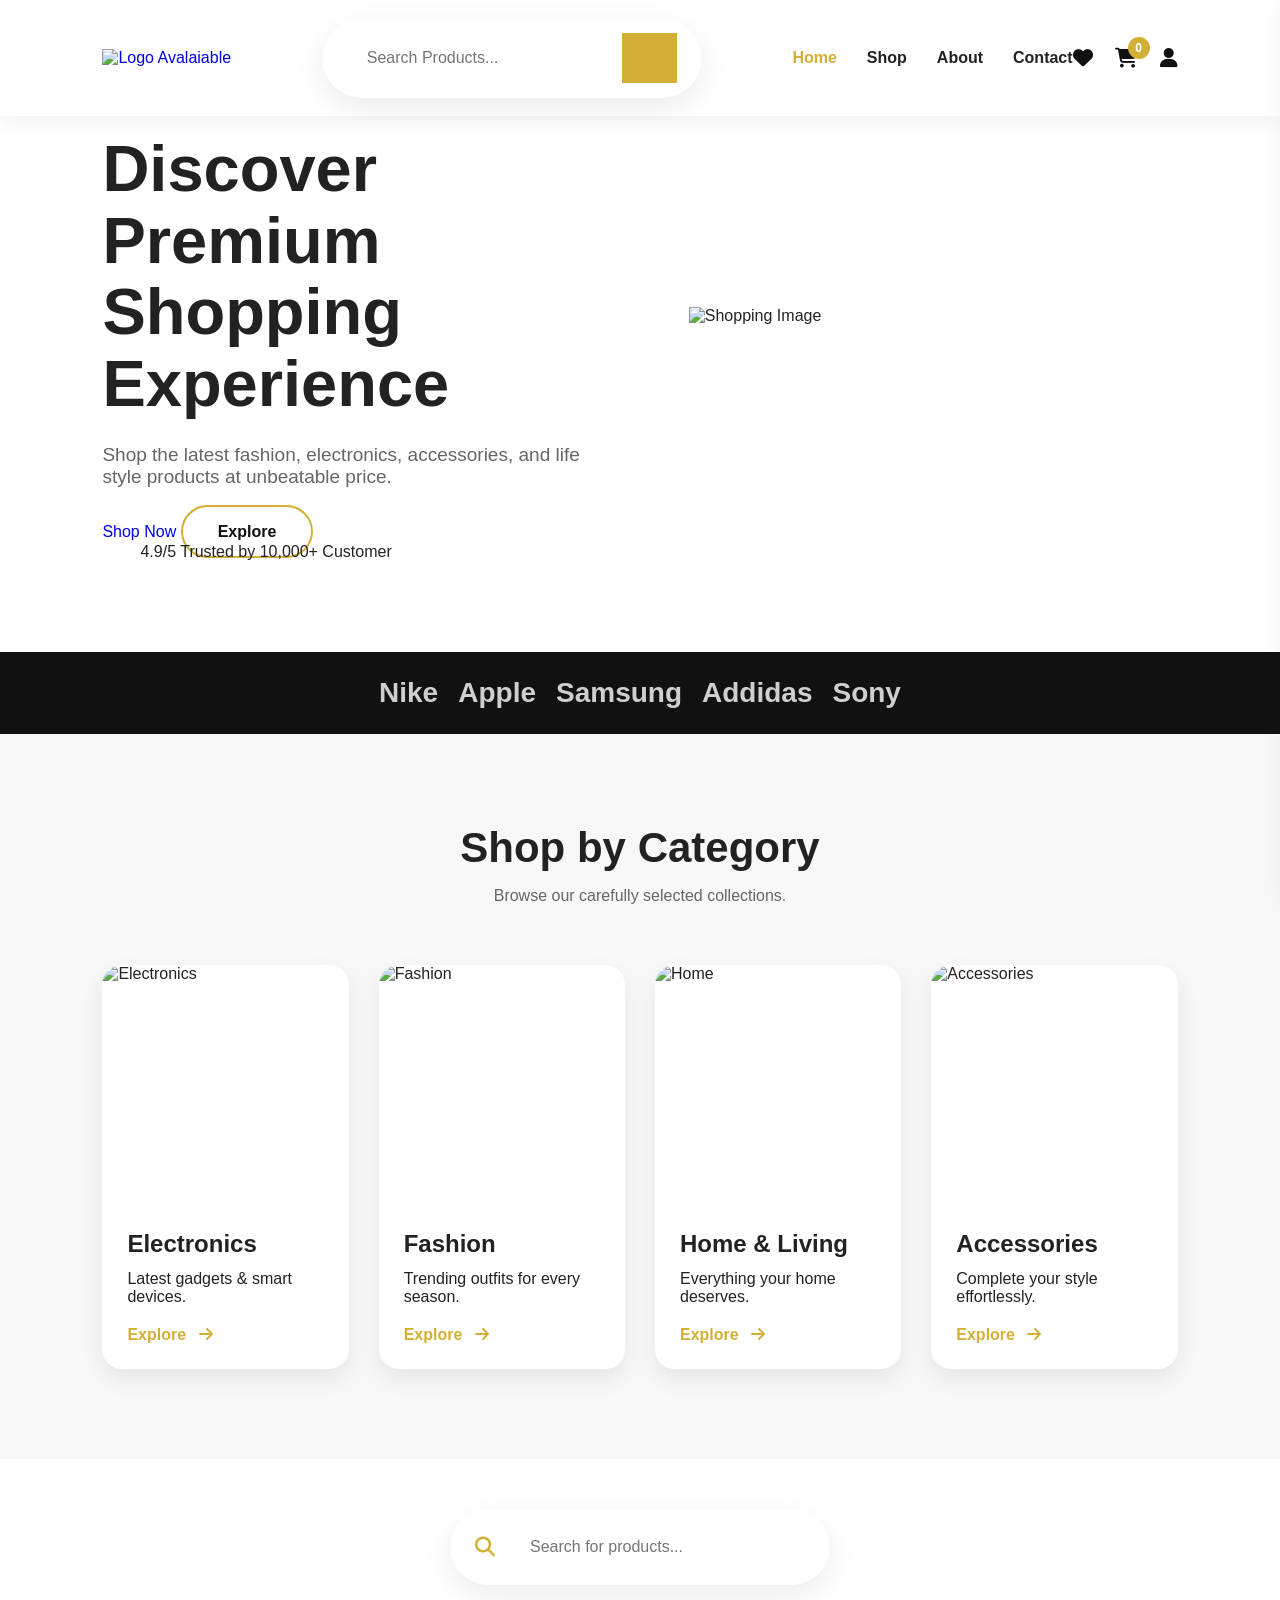
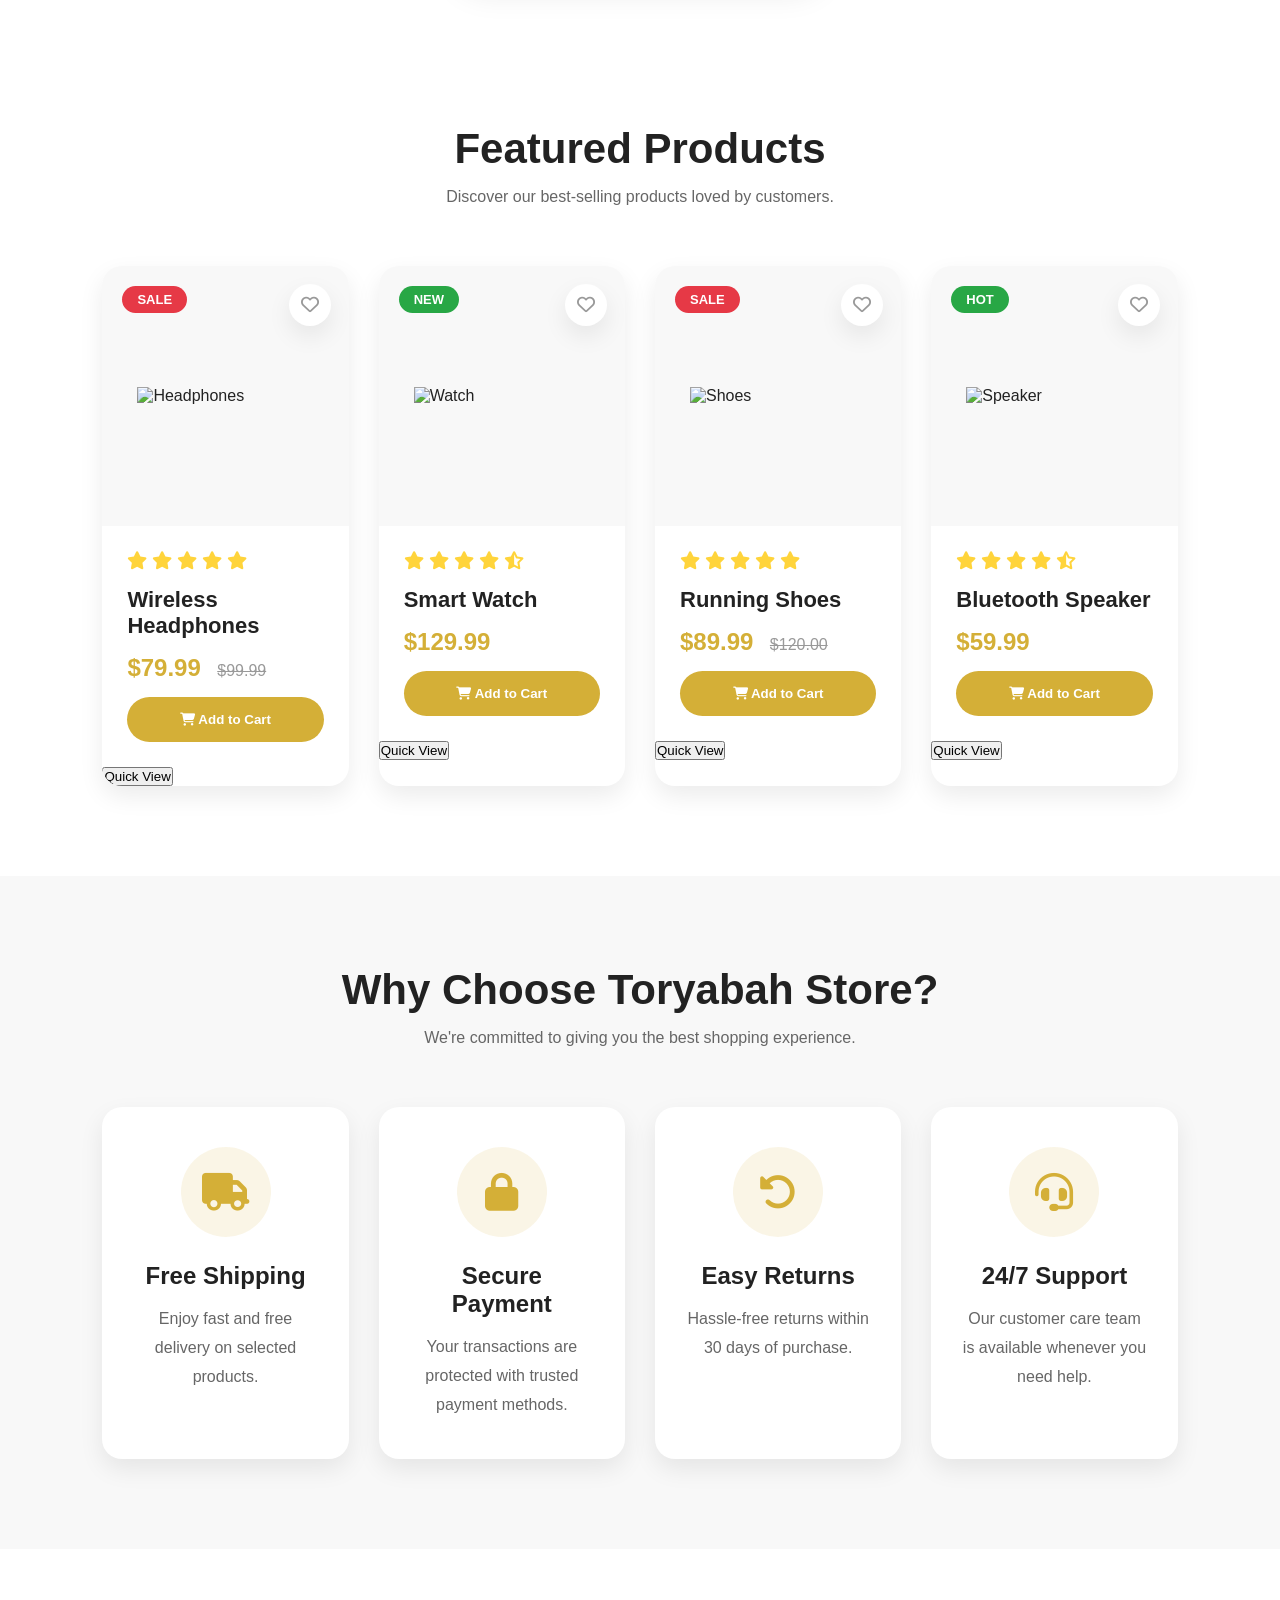
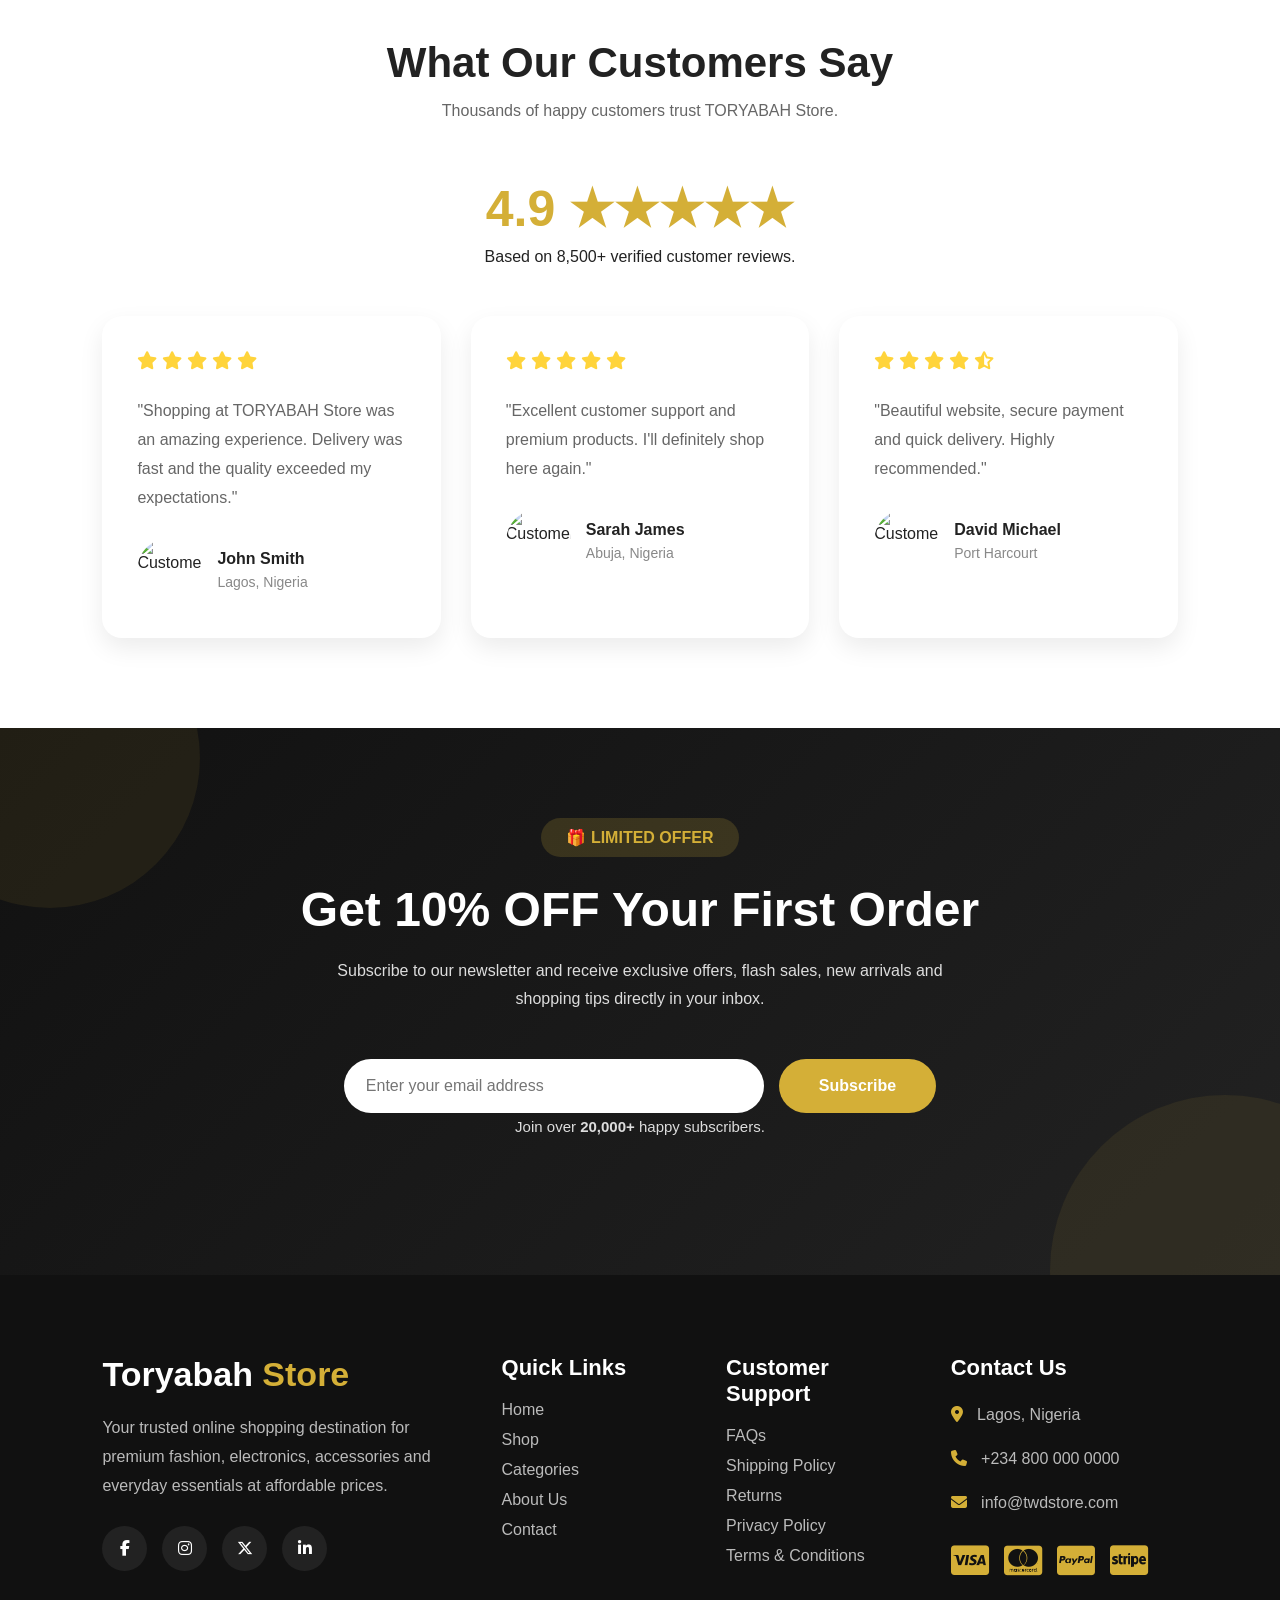
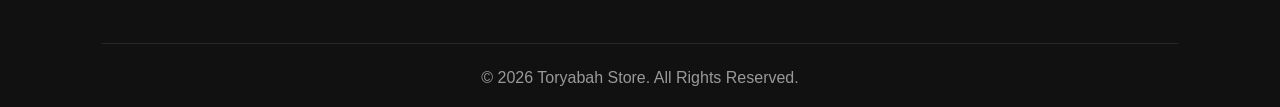
==== index.html @ 390a0118 "Complete responsive e-commerce website" ====
<!DOCTYPE html>
<html lang="en">
<head>
     <meta charset="UTF-8">
    <meta name="viewport" content="width=device-width, initial-scale=1.0">
   <title>Toryabah | Store</title>
    <link rel="preconnect" href="https://fonts.googleapis.com">
    <link rel="preconnect" href="https://fonts.gstatic.com" crossorigin>
    <link href="https://fonts.googleapis.com/css2?family=Montserrat:wght@300;400;500;600;700;800&display=swap" rel="stylesheet">
    
    
    <link rel="stylesheet" href="https://cdnjs.cloudflare.com/ajax/libs/font-awesome/6.7.2/css/all.min.css">
    <link rel="stylesheet" href="style.css">

    <link rel="stylesheet" href="responsive.css">
    
    
</head>
<body>

    <div id="loader">
      <div class="spinner"></div>
    </div>

    <header class="header">

        <div class="logo">
            <a href="index.html"><img src="" alt="Logo Avalaiable"></a>
        </div>

        <!-- Search-box for New Letter-->

        <div class="search-box">
            <input type="text" placeholder="Search Products...">

        <button>
            <i class="fas fa-search"></i>
        </button>
        </div>

        <!---  Navigation Bar  -->

        <nav class="navbar">
            <a href="index.html" class="active">Home</a>
            <a href="#">Shop</a>
            <a href="#">About</a>
            <a href="contact.html">Contact</a>

        </nav>

        <!---  Icons -->

        <div class="nav-icons" class="header-icons">

            <a href="#">
                <i class="fas fa-heart"></i>
            </a>

          <!--  <a href="#">
                <i class="fas shopping-cart"></i>

                <span class="cart-count">0</span>
            </a>  -->

             <a href="#" class="cart-icon">

        <i class="fas fa-shopping-cart"></i>

        <span class="cart-count">0</span>

    </a>

            <a href="#">
                <i class="fas fa-user"></i>
            </a>
        </div>

        <div class="header-icons">

   

</div>

        <!---  Mobile Menu  -->

        <div class="menu-toggle">
            
            <i class="fas fa-bars"></i>

        </div>
    </header>

    <section class="hero">
        <div class="hero-container">

            <!--Left-->
            <div class="hero-content">

                <span class="hero-tag">
                    New Arrival
                </span>

                <h1>
                    Discover Premium Shopping Experience
                </h1>

                <p>
                    Shop the latest fashion, electronics, accessories, and life style products at unbeatable price.

                </p>


                <div class="hero-buttons">

                    <a href="#" class="shop-button">

                        Shop Now

                    </a>

                    <a href="#" class="explore-btn">

                        Explore

                    </a>
                </div>

                <di class="hero-rating">

                    <div class="stars">

                        <i class="fas fa-start"></i>
                        <i class="fas fa-start"></i>
                        <i class="fas fa-start"></i>
                        <i class="fas fa-start"></i>
                        <i class="fas fa-start-half-alt"></i>

                    </div>

                    <span>
                        4.9/5 Trusted by 10,000+ Customer
                    </span>
                </di>
            </div>


            <!-- Right -->

            <div class="hero-image">

                <img src="image" alt="Shopping Image">
            </div>
        </div>
    </section>

    <!--  BRANDS STRIP  -->

    <section class="brands">

        <div class="brands-container">

            <h3>Nike</h3>

            <h3>Apple</h3>

            <h3>Samsung</h3>

            <h3>Addidas</h3>

            <h3>Sony</h3>
        </div>
    </section>


    <!--=========================
CATEGORIES
==========================-->

<section class="categories">

    <div class="section-title">

        <h2>Shop by Category</h2>

        <p>
            Browse our carefully selected collections.
        </p>

    </div>

    <div class="category-grid">

        <div class="category-card">

            <img src="images/categories/electronics.jpg" alt="Electronics">

            <div class="category-content">

                <h3>Electronics</h3>

                <p>Latest gadgets & smart devices.</p>

                <a href="#">
                    Explore
                    <i class="fas fa-arrow-right"></i>
                </a>

            </div>

        </div>

        <div class="category-card">

            <img src="images/categories/fashion.jpg" alt="Fashion">

            <div class="category-content">

                <h3>Fashion</h3>

                <p>Trending outfits for every season.</p>

                <a href="#">
                    Explore
                    <i class="fas fa-arrow-right"></i>
                </a>

            </div>

        </div>

        <div class="category-card">

            <img src="images/categories/home.jpg" alt="Home">

            <div class="category-content">

                <h3>Home & Living</h3>

                <p>Everything your home deserves.</p>

                <a href="#">
                    Explore
                    <i class="fas fa-arrow-right"></i>
                </a>

            </div>

        </div>

        <div class="category-card">

            <img src="images/categories/accessories.jpg" alt="Accessories">

            <div class="category-content">

                <h3>Accessories</h3>

                <p>Complete your style effortlessly.</p>

                <a href="#">
                    Explore
                    <i class="fas fa-arrow-right"></i>
                </a>

            </div>

        </div>

    </div>

</section>



<!--=========================
SEARCH
==========================-->

<section class="search-section">

    <div class="search-box">

        <i class="fas fa-search"></i>

        <input
            type="text"
            id="searchInput"
            placeholder="Search for products..."
        >

    </div>

</section>

<!--=========================
FEATURED PRODUCTS
==========================-->

<section class="products">

    <div class="section-title">

        <h2>Featured Products</h2>

        <p>
            Discover our best-selling products loved by customers.
        </p>

    </div>

    <div class="product-grid">

        <!-- Product 1 -->

        <div class="product-card">

            <span class="product-badge">SALE</span>

            <div class="wishlist">
                <i class="far fa-heart"></i>
            </div>


            <div class="product-image">

                <img src="images/products/headphone.png" alt="Headphones">

            </div>

            <div class="product-info">

                <div class="stars">

                    <i class="fas fa-star"></i>
                    <i class="fas fa-star"></i>
                    <i class="fas fa-star"></i>
                    <i class="fas fa-star"></i>
                    <i class="fas fa-star"></i>

                </div>

                <h3>Wireless Headphones</h3>

                <div class="price">

                    <span class="new-price">$79.99</span>

                    <span class="old-price">$99.99</span>

                </div>

                <button
                    class="cart-btn"

                    data-id="1"

                    data-name="Wireless Headphones"

                    data-price="79.99"

                    data-image="images/products/headphone.png">

                    <i class="fas fa-shopping-cart"></i>

                    Add to Cart

                </button>
            </div>

                 <button
                    class="quick-view-btn"

                    data-name="Wireless Headphones"

                    data-price="$79.99"

                    data-image="images/headphone.jpg"

                    data-description="Premium wireless headphones with active noise cancellation and up to 40 hours battery life.">

                    Quick View

                </button>

        </div>

        <!-- Product 2 -->

        <div class="product-card">

            <span class="product-badge new">NEW</span>

            <div class="wishlist">
                <i class="far fa-heart"></i>
            </div>

            <div class="product-image">

                <img src="images/products/watch.png" alt="Watch">

            </div>

            <div class="product-info">

                <div class="stars">

                    <i class="fas fa-star"></i>
                    <i class="fas fa-star"></i>
                    <i class="fas fa-star"></i>
                    <i class="fas fa-star"></i>
                    <i class="fas fa-star-half-alt"></i>

                </div>

                <h3>Smart Watch</h3>

                <div class="price">

                    <span class="new-price">$129.99</span>

                </div>

                <button
                    class="cart-btn"

                    data-id="2"

                    data-name="Smart Watch"

                    data-price="129.99"

                    data-image="images/products/headphone.png">

                    <i class="fas fa-shopping-cart"></i>

                    Add to Cart

                </button>

            </div>

             <button
                    class="quick-view-btn"

                    data-name="Smart Watch"

                    data-price="$129.99"

                    data-image="images/headphone.jpg"

                    data-description="Premium wireless headphones with active noise cancellation and up to 40 hours battery life.">

                    Quick View

                </button>
        </div>

        <!-- Product 3 -->

        <div class="product-card">

            <span class="product-badge">SALE</span>

            <div class="wishlist">
                <i class="far fa-heart"></i>
            </div>

            <div class="product-image">

                <img src="images/products/shoes.png" alt="Shoes">

            </div>

            <div class="product-info">

                <div class="stars">

                    <i class="fas fa-star"></i>
                    <i class="fas fa-star"></i>
                    <i class="fas fa-star"></i>
                    <i class="fas fa-star"></i>
                    <i class="fas fa-star"></i>

                </div>

                <h3>Running Shoes</h3>

                <div class="price">

                    <span class="new-price">$89.99</span>

                    <span class="old-price">$120.00</span>

                </div>

                <button
                    class="cart-btn"

                    data-id="3"

                    data-name="Running Shoes"

                    data-price="89.99"

                    data-image="images/products/headphone.png">

                    <i class="fas fa-shopping-cart"></i>

                    Add to Cart

                </button>

            </div>

             <button
                    class="quick-view-btn"

                    data-name="Running Shoes"

                    data-price="$89.99"

                    data-image="images/headphone.jpg"

                    data-description="Premium wireless headphones with active noise cancellation and up to 40 hours battery life.">

                    Quick View

                </button>
        </div>

          <!-- Product 4 -->

        <div class="product-card">

            <span class="product-badge new">HOT</span>

            <div class="wishlist">
                <i class="far fa-heart"></i>
            </div>

            <div class="product-image">

                <img src="images/products/speaker.png" alt="Speaker">

            </div>

            <div class="product-info">

                <div class="stars">

                    <i class="fas fa-star"></i>
                    <i class="fas fa-star"></i>
                    <i class="fas fa-star"></i>
                    <i class="fas fa-star"></i>
                    <i class="fas fa-star-half-alt"></i>

                </div>

                <h3>Bluetooth Speaker</h3>

                <div class="price">

                    <span class="new-price">$59.99</span>

                </div>

                <button
                    class="cart-btn"

                    data-id="4"

                    data-name="Bluetooth Speaker"

                    data-price="59.99"

                    data-image="images/products/headphone.png">

                    <i class="fas fa-shopping-cart"></i>

                    Add to Cart

                </button>

            </div>

             <button
                    class="quick-view-btn"

                    data-name="Bluetooth Speaker"

                    data-price="$59.99"

                    data-image="images/headphone.jpg"

                    data-description="Premium wireless headphones with active noise cancellation and up to 40 hours battery life.">

                    Quick View

                </button>
        </div>

        
    </div>

</section>


<!--=================================
WHY CHOOSE US
==================================-->

<section class="why-us">

    <div class="section-title">

        <h2>Why Choose Toryabah Store?</h2>

        <p>
            We're committed to giving you the best shopping experience.
        </p>

    </div>

    <div class="why-grid">

        <div class="why-card">

            <div class="why-icon">
                <i class="fas fa-truck"></i>
            </div>

            <h3>Free Shipping</h3>

            <p>
                Enjoy fast and free delivery on selected products.
            </p>

        </div>

        <div class="why-card">

            <div class="why-icon">
                <i class="fas fa-lock"></i>
            </div>

            <h3>Secure Payment</h3>

            <p>
                Your transactions are protected with trusted payment methods.
            </p>

        </div>

        <div class="why-card">

            <div class="why-icon">
                <i class="fas fa-rotate-left"></i>
            </div>

            <h3>Easy Returns</h3>

            <p>
                Hassle-free returns within 30 days of purchase.
            </p>

        </div>

        <div class="why-card">

            <div class="why-icon">
                <i class="fas fa-headset"></i>
            </div>

            <h3>24/7 Support</h3>

            <p>
                Our customer care team is available whenever you need help.
            </p>

        </div>

    </div>

</section>


<!--=================================
TESTIMONIALS
==================================-->

<section class="testimonials">

    <div class="section-title">

        <h2>What Our Customers Say</h2>

        <p>
            Thousands of happy customers trust TORYABAH Store.
        </p>

    </div>

    <div class="review-summary">

        <h3>4.9 ★★★★★</h3>

        <p>Based on 8,500+ verified customer reviews.</p>

</div>

    <div class="testimonial-grid">

        <!-- Card 1 -->

        <div class="testimonial-card">

            <div class="stars">

                <i class="fas fa-star"></i>
                <i class="fas fa-star"></i>
                <i class="fas fa-star"></i>
                <i class="fas fa-star"></i>
                <i class="fas fa-star"></i>

            </div>

            <p>

                "Shopping at TORYABAH Store was an amazing experience.
                Delivery was fast and the quality exceeded my expectations."

            </p>

            <div class="customer">

                <img src="images/customers/customer1.jpg" alt="Customer">

                <div>

                    <h4>John Smith</h4>

                    <span>Lagos, Nigeria</span>

                </div>

            </div>

        </div>

        <!-- Card 2 -->

        <div class="testimonial-card">

            <div class="stars">

                <i class="fas fa-star"></i>
                <i class="fas fa-star"></i>
                <i class="fas fa-star"></i>
                <i class="fas fa-star"></i>
                <i class="fas fa-star"></i>

            </div>

            <p>

                "Excellent customer support and premium products.
                I'll definitely shop here again."

            </p>

            <div class="customer">

                <img src="images/customers/customer2.jpg" alt="Customer">

                <div>

                    <h4>Sarah James</h4>

                    <span>Abuja, Nigeria</span>

                </div>

            </div>

        </div>

        <!-- Card 3 -->

        <div class="testimonial-card">

            <div class="stars">

                <i class="fas fa-star"></i>
                <i class="fas fa-star"></i>
                <i class="fas fa-star"></i>
                <i class="fas fa-star"></i>
                <i class="fas fa-star-half-alt"></i>

            </div>

            <p>

                "Beautiful website, secure payment and quick delivery.
                Highly recommended."

            </p>

            <div class="customer">

                <img src="images/customers/customer3.jpg" alt="Customer">

                <div>

                    <h4>David Michael</h4>

                    <span>Port Harcourt</span>

                </div>

            </div>

        </div>

    </div>

</section>


<!--=================================
NEWSLETTER
==================================-->

<section class="newsletter">

    <div class="newsletter-container">

        <div class="newsletter-text">

            <span class="offer-tag">
                🎁 LIMITED OFFER
            </span>

            <h2>
                Get 10% OFF Your First Order
            </h2>

            <p>
                Subscribe to our newsletter and receive exclusive offers,
                flash sales, new arrivals and shopping tips directly in
                your inbox.
            </p>

        </div>

        <form class="newsletter-form">

            <input
                type="email"
                placeholder="Enter your email address"
                required
            >

            <button type="submit">

                Subscribe

            </button>

        </form>

        <p class="subscribe-note">
            Join over <strong>20,000+</strong> happy subscribers.
        </p>
    </div>

</section>

<!--=========================
SHOPPING CART
==========================-->

<div class="cart-sidebar">

<div class="cart-header">

<h2>Your Cart</h2>

<span class="close-cart">

×

</span>

</div>

<div class="cart-items">

</div>

<div class="cart-footer">

<h3>

Total :

$

<span class="cart-total">

0.00

</span>

</h3>

<button class="checkout-btn" id="checkoutBtn">

Proceed to Checkout

</button>

</div>

</div>

<div class="cart-overlay"></div>


<!--=================================
FOOTER
==================================-->

<footer class="footer">

    <div class="footer-container">

        <!-- Company -->

        <div class="footer-box">

            <h2 class="footer-logo">
                Toryabah <span>Store</span>
            </h2>

            <p>
                Your trusted online shopping destination for premium fashion,
                electronics, accessories and everyday essentials at affordable
                prices.
            </p>

            <div class="social-icons">

                <a href="#"><i class="fab fa-facebook-f"></i></a>

                <a href="#"><i class="fab fa-instagram"></i></a>

                <a href="#"><i class="fab fa-x-twitter"></i></a>

                <a href="#"><i class="fab fa-linkedin-in"></i></a>

            </div>

        </div>

        <!-- Quick Links -->

        <div class="footer-box">

            <h3>Quick Links</h3>

            <a href="#">Home</a>

            <a href="#">Shop</a>

            <a href="#">Categories</a>

            <a href="#">About Us</a>

            <a href="#">Contact</a>

        </div>

        <!-- Customer Support -->

        <div class="footer-box">

            <h3>Customer Support</h3>

            <a href="#">FAQs</a>

            <a href="#">Shipping Policy</a>

            <a href="#">Returns</a>

            <a href="#">Privacy Policy</a>

            <a href="#">Terms & Conditions</a>

        </div>

        <!-- Contact -->

        <div class="footer-box">

            <h3>Contact Us</h3>

            <p><i class="fas fa-location-dot"></i> Lagos, Nigeria</p>

            <p><i class="fas fa-phone"></i> +234 800 000 0000</p>

            <p><i class="fas fa-envelope"></i> info@twdstore.com</p>

            <div class="payment-icons">

                <i class="fab fa-cc-visa"></i>

                <i class="fab fa-cc-mastercard"></i>

                <i class="fab fa-cc-paypal"></i>

                <i class="fab fa-cc-stripe"></i>

            </div>

        </div>

    </div>

    <div class="footer-bottom">

        <p>

            © 2026 Toryabah Store. All Rights Reserved.

        </p>

    </div>

</footer>

<!--=================================
QUICK VIEW MODAL
==================================-->

<div class="modal-overlay"></div>

<div class="product-modal">

    <span class="close-modal">&times;</span>

    <div class="modal-content">

        <div class="modal-image">

            <img id="modalImage" src="" alt="">

        </div>

        <div class="modal-details">

            <h2 id="modalTitle"></h2>

            <div class="rating">

                ⭐⭐⭐⭐⭐

            </div>

            <h3 id="modalPrice"></h3>

            <p id="modalDescription"></p>

            <div class="stock">

                ✔ In Stock

            </div>

            <div class="quantity-box">

                <button id="minusQty">−</button>

                <span id="qtyValue">1</span>

                <button id="plusQty">+</button>

            </div>

            <button class="primary-btn">

                Add To Cart

            </button>

        </div>

    </div>

</div>


<div id="toast" class="toast">
    Product added to cart!
</div>

   <script src="cart.js"></script>

<script>

const savedCart = localStorage.getItem("shoppingCart");

if(savedCart){

    cart = JSON.parse(savedCart);

    updateCart();

}

</script>

<script src="search.js"></script>


<script src="wishlist.js"></script>
<script src="modal.js"></script>
</body>
</html>
---- style.css ----
/* Page Preloader */

#loader{
    position:fixed;
    inset:0;
    background:#fff;
    display:flex;
    justify-content:center;
    align-items:center;
    z-index:999999;
}

.spinner{
    width:60px;
    height:60px;
    border:6px solid #eee;
    border-top:6px solid #ff4d6d;
    border-radius:50%;
    animation:spin 1s linear infinite;
}

@keyframes spin{

to{
transform:rotate(360deg);
}

}



/* RESET*/

*{
    margin: 0;
    padding: 0;
    box-sizing: border-box;
}

html{
    scroll-behavior: smooth;
}
body{
    font-family: 'Poppins' ,sans-serif;
    background: #f8f8f8;
    color: #222;
    overflow-x: hidden;
}

img{
    width: 100%;
    display: block;
}
a{
    text-decoration: none;
}

ul{
    list-style: none;
}
section{
    padding: 90px 8%;
}


:root{
    --primary:#d4af37;
    --secondary:#111111;
    --white:#ffffff;
    --light:#f8f8f8;
    --text:#666666;
    --shadow:0 10px 25px rgba(0,0,0,.08);
    --radius:15px;
}


/* HEADERS */

.header{
    position: fixed;
    top: 0;
    left: 0;
    width: 100%;
    background: #fff;
    padding: 18px 8%;
    display: flex;
    justify-content: space-between;
    align-items: center;
    z-index: 1000;
    box-shadow:0 5px 20px rgba(0,0,0,.06);
}

.logo a{
    width: 80px;
}

/*  SEARCH BAR */

.search-box{
    width: 380px;
    display: flex;
    align-items: center;
    background: #f2f2f2;
    border-radius: 50px;
    overflow: hidden;
}

.search-box input{
    flex: 1;
    border: none;
    outline: none;
    background: transparent;
    padding: 14px 20px;
    font-size: 15px;
}

.search-box button{
    border: none;
    background: var(--primary);
    color: #fff;
    width: 55px;
    cursor: pointer;
    height: 50px;
}

/* Navigation Button */

.navbar{
    display: flex;
    gap: 30px;
}

.navbar a{
    color: #222;
    font-weight: 600;
    transition: .3s;
}

.navbar a:hover,
.navbar .active{

    color: var(--primary);
}


/* ICONS */

.nav-icons{
    display: flex;
    gap: 22px;
    align-items: center;
}

.nav-icons a{
    color: #111;
    font-size: 20px;
    position: relative;
}

.cart-count{
    position: absolute;
    top: 8px;
    right: -10px;
    background: red;
    color: #fff;
    width: 18px;
    height: 18px;
    border-radius: 50%;
    font-size: 11px;
    display: flex;
    justify-content: center;
    align-items: center;
}

/* Mobile Menu */

.menu-toggle{
    display: none;
    font-size: 28px;
    cursor: pointer;
}


/* HERO */

.hero{

    padding: 70px 8% 90px;

    background: #fff;
}

.hero-container{
    max-width: 1250px;
    margin: auto;
    display: grid;
    grid-template-columns: 1fr 1fr;
    align-items: center;
    gap: 80px;
}

.hero-tag{
    display: inline-block;
    background: #fff3d6;
    color: var(--primary);
    padding: 10px 22px;
    border-radius: 50px;
    font-weight: 600;
    margin-bottom: 25px;
}

.hero-content h1{
    font-size: 65px;
    line-height: 1.1;
    margin-bottom: 25px;
}

.hero-content p{
    font-size: 19px;
    color: var(--text);
    margin-bottom: 35px;
    max-width: 520px;
}

.shop-btn{
    background: var(--primary);
    color: #fff;
    padding: 16px 35px;
    border-radius: 50px;
    font-weight: 600;
    transition: .3s;
}

.shop-btn:hover{
    transform: translateY(-5px);

}

.explore-btn{
    border: 2px solid var(--primary);
    color: #111;
    padding: 16px 35px;
    border-radius: 50px;
    font-weight: 600;
}

/* RATING */ 

.hero-rating{
    display: flex;
    align-items: center;
    gap: 18px;
}

.stars{
    color: #ffd43b;
    font-size: 18px;
}

/* HERO IMAGE */

.hero-image{
    position: relative;
    display: flex;
    justify-content: center;
}

.hero-image::before{
    content: "";
    position: absolute;
    width: 430px;
    height: 430px;
    background: #fff3d6;
    border-radius: 50%;
    z-index: -1;

}

.hero-image img{
    max-width: 480px;
    animation: float 4s ease-in-out infinite;
}
@keyframes float{

    50%{
        transform: translateY(-15px);
    }
}


/* Brands Strip */

.brands{
    background: #111;
    padding: 25px 8%;
}

.brands-container{
    display: flex;
    justify-content: center;
    flex: wrap;
    color: #fff;
    gap: 20px;
}

.brands h3{
    font-size: 28px;
    opacity: .8;
}


/*=========================
SECTION TITLE
=========================*/

.section-title{

    text-align:center;
    margin-bottom:60px;

}

.section-title h2{

    font-size:42px;
    margin-bottom:15px;

}

.section-title p{

    color:var(--text);

}

/*=========================
CATEGORIES
=========================*/

.categories{

    background:#F8F8F8;

}

.category-grid{

    display:grid;
    grid-template-columns:repeat(4,1fr);
    gap:30px;

}

.category-card{

    background:#fff;
    border-radius:20px;
    overflow:hidden;
    box-shadow:var(--shadow);
    transition:.4s;

}

.category-card:hover{

    transform:translateY(-10px);

}

.category-card img{

    height:240px;
    object-fit:cover;
    transition:.4s;

}

.category-card:hover img{

    transform:scale(1.08);

}

.category-content{

    padding:25px;

}

.category-content h3{

    margin-bottom:12px;
    font-size:24px;

}

.category-content p{

    margin-bottom:20px;

}

.category-content a{

    color:var(--primary);
    font-weight:600;

}

.category-content i{

    margin-left:8px;
    transition:.3s;

}

.category-card:hover i{

    margin-left:15px;

}




/*=========================
FEATURED PRODUCTS
=========================*/

.products{

    background:#fff;

}

.product-grid{

    display:grid;
    grid-template-columns:repeat(4,1fr);
    gap:30px;

}

.product-card{

    background:#fff;
    border-radius:20px;
    overflow:hidden;
    position:relative;
    box-shadow:var(--shadow);
    transition:.35s;

}

.product-card:hover{

    transform:translateY(-10px);

}

.product-image{

    padding:35px;
    background:#f8f8f8;
    display:flex;
    justify-content:center;
    align-items:center;
    height:260px;

}

.product-image img{

    max-width:180px;
    transition:.4s;

}

.product-card:hover img{

    transform:scale(1.1);

}

.product-info{

    padding:25px;

}

.product-info h3{

    margin:15px 0;

    font-size:22px;

}

.price{

    margin:15px 0;

}

.new-price{

    font-size:24px;
    color:var(--primary);
    font-weight:700;

}

.old-price{

    margin-left:12px;
    color:#999;
    text-decoration:line-through;

}

.cart-btn{

    width:100%;
    padding:15px;

    border:none;

    background:var(--primary);

    color:#fff;

    border-radius:50px;

    cursor:pointer;

    font-weight:600;

    transition:.3s;

}

.cart-btn:hover{

    background:#111;

}

.product-badge{

    position:absolute;

    top:20px;
    left:20px;

    background:#E63946;

    color:#fff;

    padding:6px 15px;

    border-radius:30px;

    font-size:13px;

    font-weight:700;

}

.product-badge.new{

    background:#28a745;

}



/*=================================
WHY CHOOSE US
==================================*/

.why-us{

    background:#F8F8F8;

}

.why-grid{

    display:grid;

    grid-template-columns:repeat(4,1fr);

    gap:30px;

}

.why-card{

    background:#fff;

    padding:40px 30px;

    text-align:center;

    border-radius:20px;

    box-shadow:var(--shadow);

    transition:.35s;

}


.why-card{

    position:relative;

    overflow:hidden;

}

.why-card::before{

    content:"";

    position:absolute;

    top:0;
    left:-100%;

    width:100%;
    height:5px;

    background:var(--primary);

    transition:.4s;

}

.why-card:hover::before{

    left:0;

}

.why-card:hover{

    transform:translateY(-10px);

    box-shadow:0 20px 40px rgba(0,0,0,.12);

}

.why-icon{

    width:90px;

    height:90px;

    margin:auto;

    border-radius:50%;

    background:rgba(212,175,55,.12);

    display:flex;

    justify-content:center;

    align-items:center;

    margin-bottom:25px;

}

.why-icon i{

    font-size:38px;

    color:var(--primary);

}

.why-card:hover .why-icon{

    transform:rotate(8deg) scale(1.1);

}

.why-icon{

    transition:.4s;

}

.why-card h3{

    margin-bottom:15px;

    font-size:24px;

}

.why-card p{

    color:var(--text);

    line-height:1.8;

}


/*=================================
TESTIMONIALS
==================================*/

.testimonials{

    background:#ffffff;

}

.testimonial-grid{

    display:grid;

    grid-template-columns:repeat(3,1fr);

    gap:30px;

}

.testimonial-card{

    background:#fff;

    padding:35px;

    border-radius:20px;

    box-shadow:var(--shadow);

    transition:.35s;

}

.testimonial-card:hover{

    transform:translateY(-10px);

}

.testimonial-card p{

    margin:25px 0;

    color:var(--text);

    line-height:1.8;

}

.customer{

    display:flex;

    align-items:center;

    gap:15px;

}

.customer img{

    width:65px;

    height:65px;

    border-radius:50%;

    object-fit:cover;

}

.customer h4{

    margin-bottom:5px;

}

.customer span{

    color:#888;

    font-size:14px;

}

.review-summary{

    text-align:center;

    margin-bottom:50px;

}

.review-summary h3{

    color:var(--primary);

    font-size:50px;

}

.review-summary p{

    margin-top:10px;

}


/*=================================
NEWSLETTER
==================================*/

.newsletter{

    background:linear-gradient(135deg,#111,#222);

    padding:90px 8%;

}

.newsletter-container{

    max-width:1200px;

    margin:auto;

    text-align:center;

}

.offer-tag{

    display:inline-block;

    background:rgba(212,175,55,.18);

    color:var(--primary);

    padding:10px 25px;

    border-radius:50px;

    font-weight:600;

    margin-bottom:25px;

}

.newsletter h2{

    color:#fff;

    font-size:48px;

    margin-bottom:20px;

}

.newsletter p{

    color:#ddd;

    max-width:650px;

    margin:auto;

    line-height:1.8;

    margin-bottom:45px;

}


/* NEWS LATTER FORM */

.newsletter-form{

    display:flex;

    justify-content:center;

    gap:15px;

    flex-wrap:wrap;

}

.newsletter-form input{

    width:420px;

    max-width:100%;

    padding:18px 22px;

    border:none;

    border-radius:50px;

    outline:none;

    font-size:16px;

}

.newsletter-form button{

    padding:18px 40px;

    background:var(--primary);

    color:#fff;

    border:none;

    border-radius:50px;

    cursor:pointer;

    font-size:16px;

    font-weight:600;

    transition:.35s;

}

.newsletter-form button:hover{

    background:#fff;

    color:#111;

}

.newsletter{

    position:relative;

    overflow:hidden;

}

.newsletter::before{

    content:"";

    position:absolute;

    width:300px;

    height:300px;

    background:rgba(212,175,55,.08);

    border-radius:50%;

    top:-120px;

    left:-100px;

}

.newsletter::after{

    content:"";

    position:absolute;

    width:350px;

    height:350px;

    background:rgba(212,175,55,.08);

    border-radius:50%;

    bottom:-170px;

    right:-120px;

}

.subscribe-note{

    color:#bbb;

    margin-top:25px;

    font-size:15px;

}


/* CONTACT PAGE STYLING */


.contact-grid {
  display: grid;
  grid-template-columns: 1fr 1fr;
  gap: 1.5rem;
}

.contact-card,
.contact-form {
  padding: 1.5rem;
  background: var(--surface);
  border: 1px solid var(--border);
  border-radius: 1.5rem;
}

.contact-form label {
  display: grid;
  gap: 0.5rem;
  margin-bottom: 1rem;
}

.contact-form input,
.contact-form textarea {
  width: 100%;
  border: 1px solid var(--border);
  border-radius: 0.9rem;
  padding: 0.95rem 1rem;
}

/*=================================
FOOTER
==================================*/

.footer{

    background:#111;

    color:#fff;

    padding:80px 8% 20px;

}

.footer-container{

    display:grid;

    grid-template-columns:2fr 1fr 1fr 1.3fr;

    gap:50px;

}

.footer-logo{

    font-size:34px;

    margin-bottom:20px;

}

.footer-logo span{

    color:var(--primary);

}

.footer-box p{

    color:#bbb;

    line-height:1.8;

    margin-bottom:15px;

}

.footer-box h3{

    margin-bottom:20px;

    font-size:22px;

}

.footer-box a{

    display:block;

    color:#bbb;

    margin-bottom:12px;

    transition:.3s;

}

.footer-box a:hover{

    color:var(--primary);

    padding-left:8px;

}

/* SOCIAL ICONS */

.social-icons{

    display:flex;

    gap:15px;

    margin-top:25px;

}

.social-icons a{

    width:45px;

    height:45px;

    background:#222;

    border-radius:50%;

    display:flex;

    justify-content:center;

    align-items:center;

    color:#fff;

    transition:.35s;

}

.social-icons a:hover{

    background:var(--primary);

    transform:translateY(-5px);

}


/* CONTACT PAYMENT ICON */

.footer-box p i{

    color:var(--primary);

    margin-right:10px;

}

.payment-icons{

    margin-top:25px;

    display:flex;

    gap:15px;

    font-size:34px;

    color:var(--primary);

}


/* FOOTER BOTTOM */

.footer-bottom{

    margin-top:60px;

    border-top:1px solid rgba(255,255,255,.1);

    padding-top:25px;

    text-align:center;

}

.footer-bottom p{

    color:#999;

}
---- responsive.css ----
@media(max-width:992px){


/* Tablet Responsiveness   Tablet (≤992px)*/

.category-grid{

    grid-template-columns:repeat(2,1fr);

}

/* FEATURED PRODUCTS */

.product-grid{

    grid-template-columns:repeat(2,1fr);

}

/* WHY CHOOSE US */

.why-grid{

    grid-template-columns:repeat(2,1fr);

}


.testimonial-grid{

    grid-template-columns:repeat(2,1fr);

}

.newsletter h2{

    font-size:40px;

}

.footer-container{

    grid-template-columns:repeat(2,1fr);

}
}




@media(max-width:768px){


    /* Mobile Responsiveness Mobile (≤768px)  */


.category-grid{

    grid-template-columns:1fr;

}

.section-title h2{

    font-size:34px;

}

 /* FEATURED PRODUCTS */

    .product-grid{

        grid-template-columns:1fr;

    }

    /* WHY CHOOSE US */

    .why-grid{

    grid-template-columns:1fr;

}


.testimonial-grid{

    grid-template-columns:1fr;

}


.newsletter{

    text-align:center;

}

.newsletter h2{

    font-size:32px;

}

.newsletter-form{

    flex-direction:column;

}

.newsletter-form input{

    width:100%;

}

.newsletter-form button{

    width:100%;

}


.footer{

    text-align:center;

}

.footer-container{

    grid-template-columns:1fr;

}

.social-icons{

    justify-content:center;

}

.payment-icons{

    justify-content:center;

}

.search-box{

    width:100%;

    padding:14px 20px;

}

.modal-content{

grid-template-columns:1fr;

}

.modal-image{

order:-1;

}

.product-modal{

padding:25px;

}
}






/*=========================
SHOPPING CART
=========================*/

.cart-sidebar{

position:fixed;

top:0;

right:-420px;

width:400px;

height:100%;

background:#fff;

box-shadow:-10px 0 30px rgba(0,0,0,.1);

transition:.4s;

z-index:5000;

display:flex;

flex-direction:column;

}

.cart-sidebar.active{

right:0;

}

.cart-header{

padding:25px;

display:flex;

justify-content:space-between;

align-items:center;

border-bottom:1px solid #eee;

}

.close-cart{

font-size:35px;

cursor:pointer;

}

.cart-items{

flex:1;

overflow:auto;

padding:20px;

}

.cart-footer{

padding:20px;

border-top:1px solid #eee;

}

.checkout-btn{

width:100%;

padding:16px;

background:var(--primary);

color:#fff;

border:none;

border-radius:50px;

cursor:pointer;

font-weight:600;

}


.cart-overlay{

position:fixed;

top:0;

left:0;

width:100%;

height:100%;

background:rgba(0,0,0,.45);

opacity:0;

visibility:hidden;

transition:.4s;

z-index:4000;

}

.cart-overlay.active{

opacity:1;

visibility:visible;

}



/*=========================
CART ICON
=========================*/

/*=========================
CART ICON
=========================*/

.header-icons{

    display:flex;
    align-items:center;
    gap:20px;

}

.cart-icon{

    position:relative;
    color:#111;
    font-size:26px;

}

.cart-count{

    position:absolute;
    top:-10px;
    right:-12px;

    width:22px;
    height:22px;

    border-radius:50%;

    background:var(--primary);

    color:#fff;

    display:flex;
    justify-content:center;
    align-items:center;

    font-size:12px;
    font-weight:700;

}


.cart-product{

display:flex;

gap:15px;

align-items:center;

margin-bottom:20px;

padding-bottom:20px;

border-bottom:1px solid #eee;

}

.cart-product img{

width:70px;

height:70px;

object-fit:cover;

border-radius:10px;

}

.cart-product h4{

margin-bottom:8px;

font-size:16px;

}

.cart-product p{

font-size:14px;

color:#666;

}



.quantity{

    display:flex;

    align-items:center;

    gap:10px;

    margin:12px 0;

}

.quantity button{

    width:32px;

    height:32px;

    border:none;

    border-radius:50%;

    background:var(--primary);

    color:#fff;

    cursor:pointer;

    font-size:18px;

    font-weight:bold;

    transition:.3s;

}

.quantity button:hover{

    transform:scale(1.1);

    background:#c12736;

}

.quantity span{

    font-weight:700;

    font-size:17px;

}





.remove-btn{

    margin-top:10px;

    background:#ff4444;

    color:#fff;

    border:none;

    padding:8px 18px;

    border-radius:20px;

    cursor:pointer;

    font-size:14px;

    transition:.3s;

}

.remove-btn:hover{

    background:#cc0000;

}



/*=========================
SEARCH BAR ABOVE FEATURE PRODUCTS
=========================*/

.search-section{

    padding:50px 8%;

    background:#fff;

}

.search-box{

    max-width:600px;

    margin:auto;

    display:flex;

    align-items:center;

    background:#fff;

    border-radius:50px;

    padding:15px 25px;

    box-shadow:0 10px 30px rgba(0,0,0,.08);

}

.search-box i{

    color:var(--primary);

    font-size:20px;

    margin-right:15px;

}

.search-box input{

    flex:1;

    border:none;

    outline:none;

    font-size:16px;

    background:transparent;

}

/*==============================
WISHLIST
===============================*/

.product-card{

    position:relative;

}

.wishlist{

    position:absolute;

    top:18px;

    right:18px;

    width:42px;

    height:42px;

    background:#fff;

    border-radius:50%;

    display:flex;

    justify-content:center;

    align-items:center;

    cursor:pointer;

    box-shadow:0 10px 25px rgba(0,0,0,.08);

    transition:.3s;

}

.wishlist:hover{

    transform:scale(1.1);

}

.wishlist i{

    font-size:18px;

    color:#999;

    transition:.3s;

}

.wishlist.active i{

    color:#E63946;

}


.wishlist.active{

animation:heartBeat .5s;

}

@keyframes heartBeat{

0%{

transform:scale(.8);

}

50%{

transform:scale(1.3);

}

100%{

transform:scale(1);

}

}

/* Modify the click event on script for wishlist. */

.toast{

position:fixed;

bottom:40px;

right:30px;

background:#111;

color:#fff;

padding:15px 30px;

border-radius:10px;

opacity:0;

transition:.4s;

z-index:9999;

}

.toast.show{

opacity:1;

}

/*=================================
QUICK REVIEW PRODUCT MODAL
==================================*/

.modal-overlay{

position:fixed;

top:0;
left:0;

width:100%;
height:100%;

background:rgba(0,0,0,.6);

visibility:hidden;
opacity:0;

transition:.35s;

z-index:9998;

}

.product-modal{

position:fixed;

top:50%;
left:50%;

transform:translate(-50%,-50%) scale(.8);

width:90%;
max-width:950px;

background:#fff;

border-radius:25px;

padding:35px;

visibility:hidden;
opacity:0;

transition:.35s;

z-index:9999;

}

.modal-content{

display:grid;

grid-template-columns:1fr 1fr;

gap:40px;

align-items:center;

}

.modal-image img{

width:100%;
border-radius:20px;

}

.product-modal.show{

visibility:visible;

opacity:1;

transform:translate(-50%,-50%) scale(1);

}

.modal-overlay.show{

visibility:visible;

opacity:1;

}

.close-modal{

position:absolute;

top:18px;
right:25px;

font-size:34px;

cursor:pointer;

}

.rating{

color:#FFD700;

margin:20px 0;

font-size:20px;

}

.stock{

margin:20px 0;

color:green;

font-weight:700;

}


/*HNMLBVCVBNM*/


.quantity-box{

display:flex;

align-items:center;

gap:15px;

margin:30px 0;

}

.quantity-box button{

width:40px;
height:40px;

border:none;

background:var(--primary);

color:#fff;

border-radius:50%;

cursor:pointer;

font-size:22px;

}

.quantity-box span{

font-size:22px;

font-weight:bold;

}
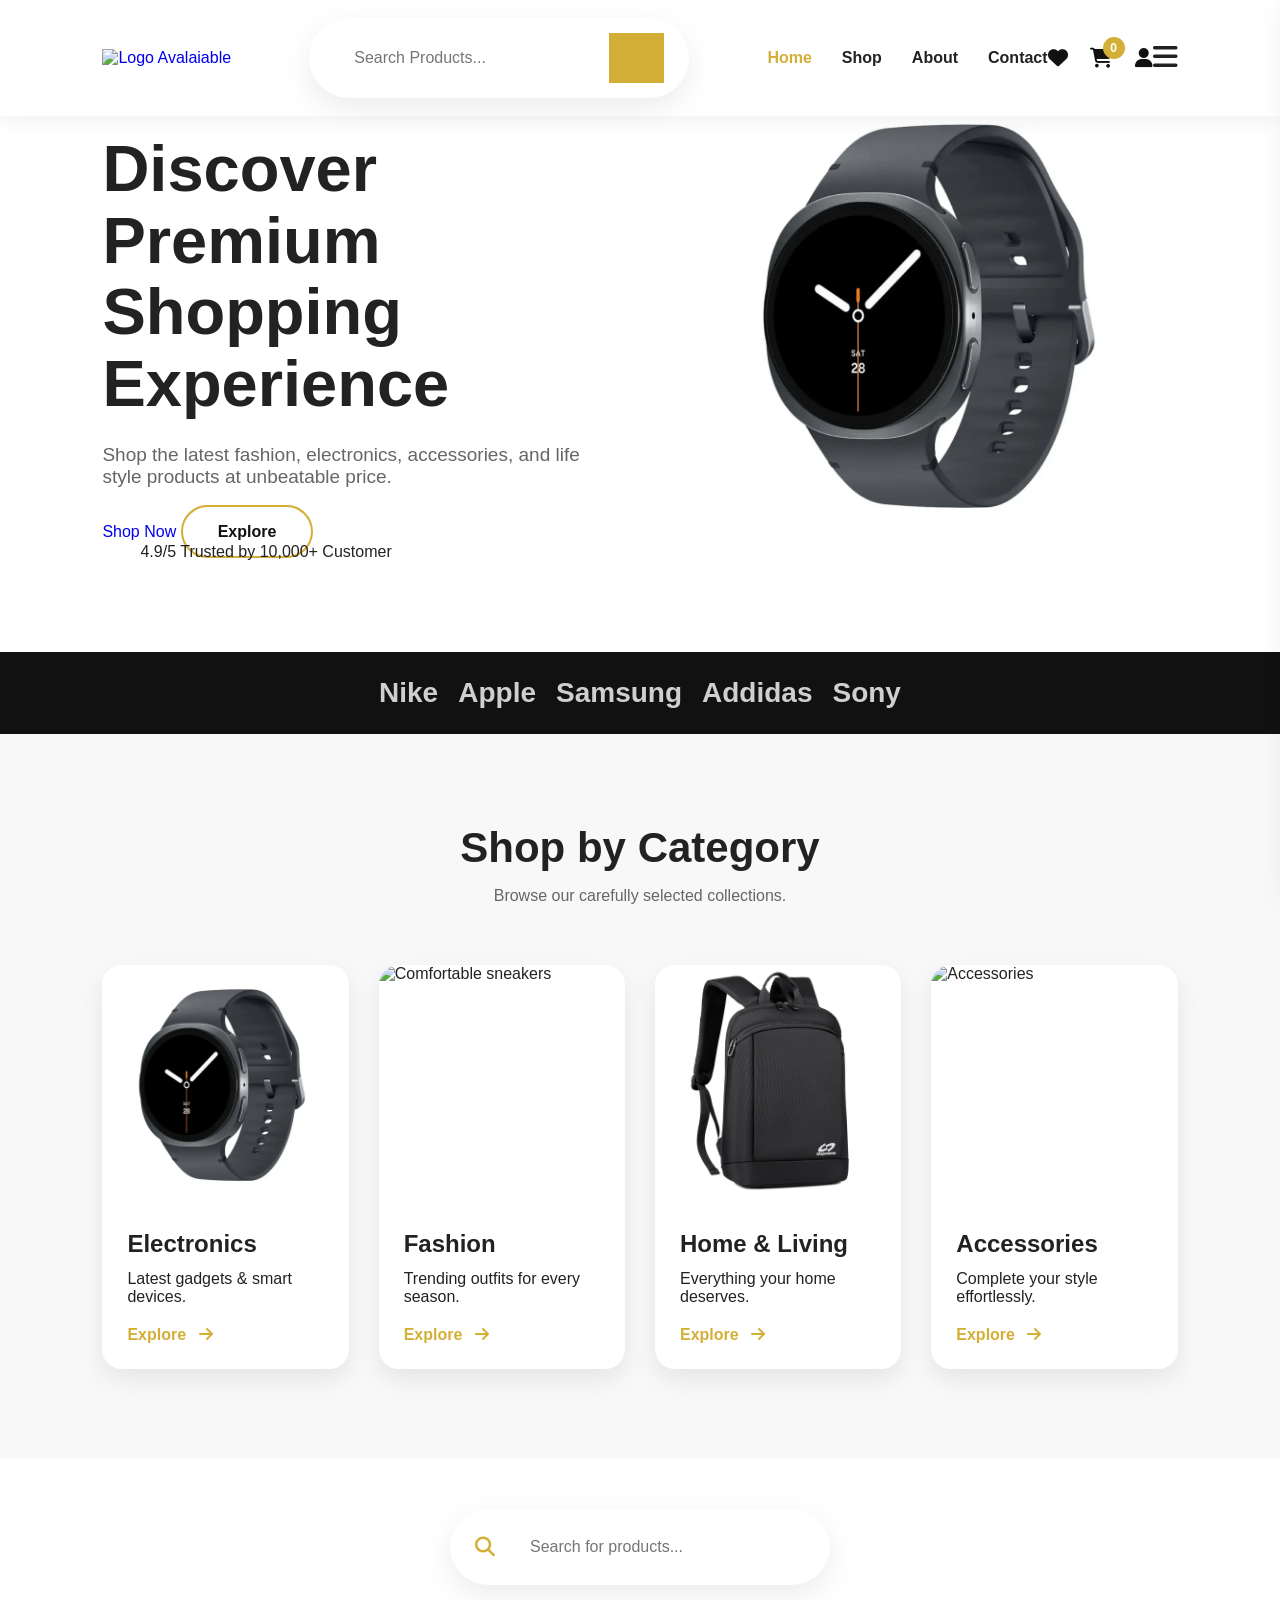
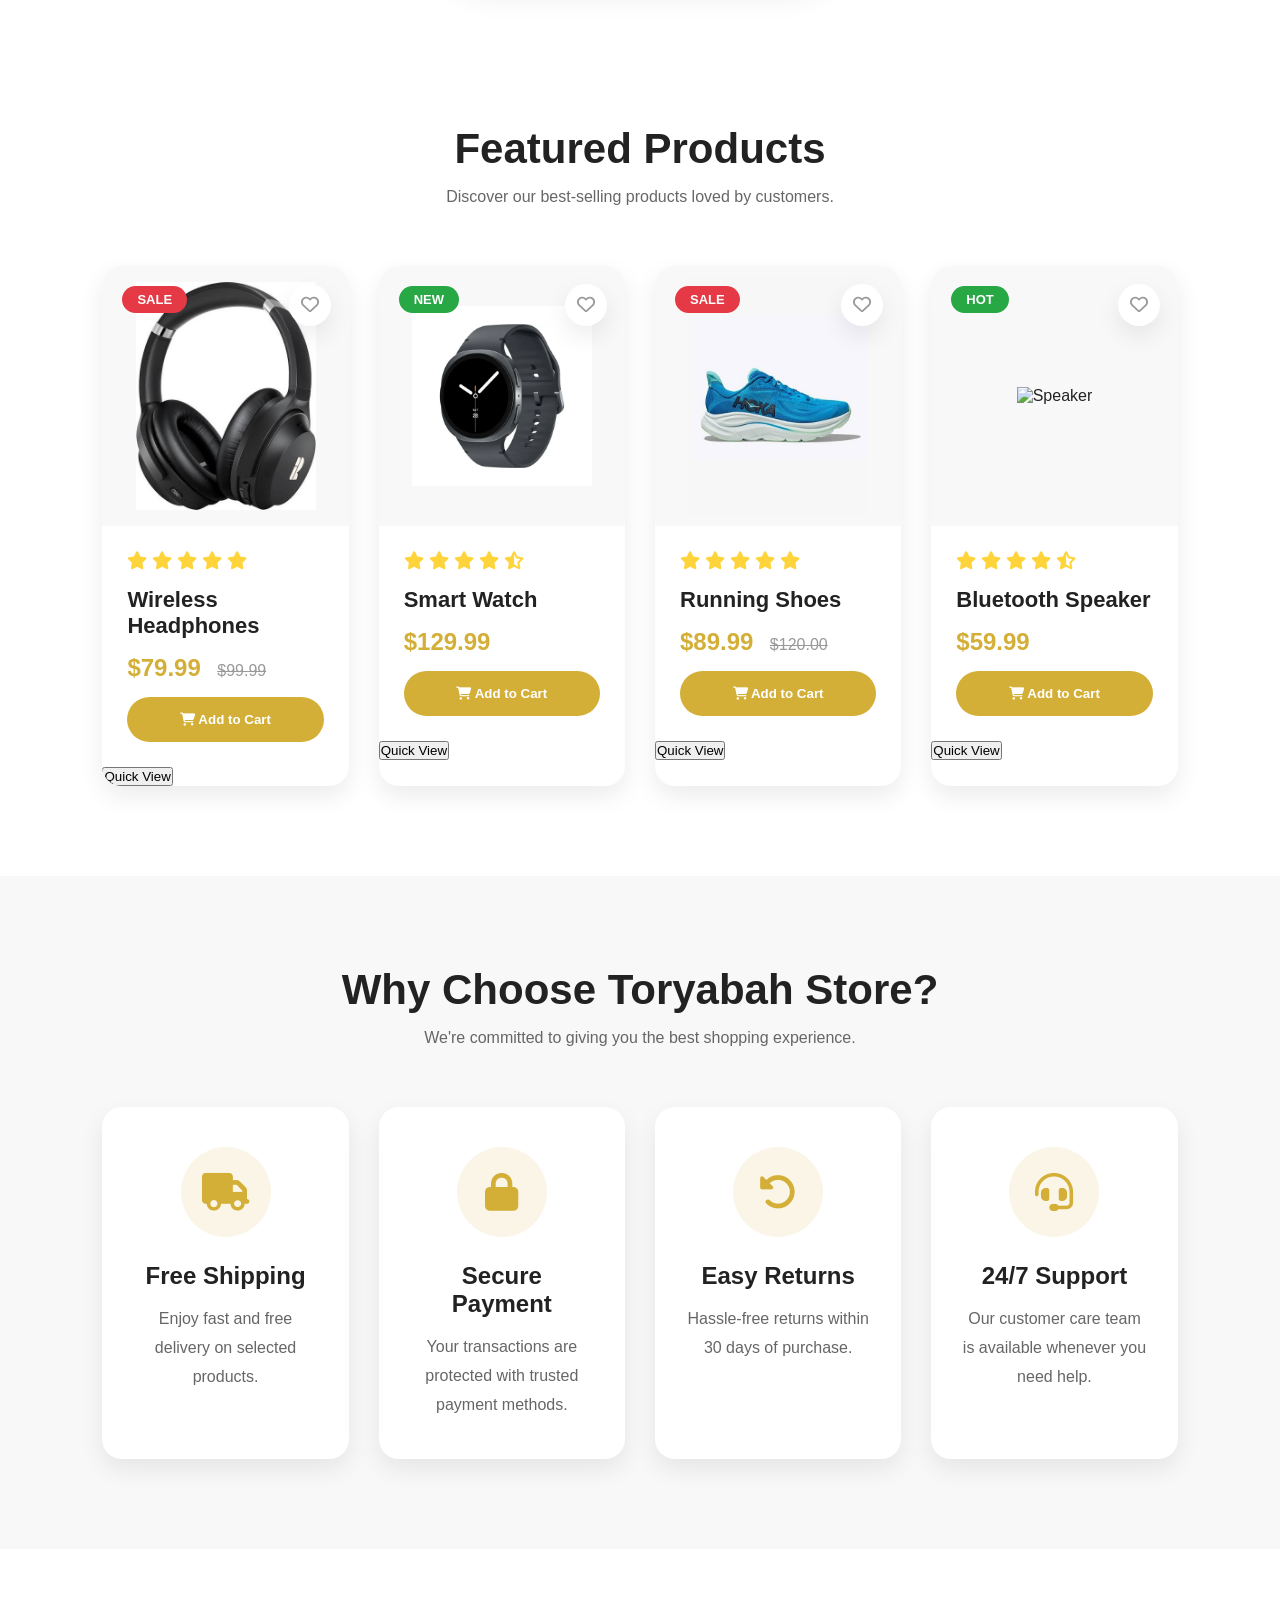
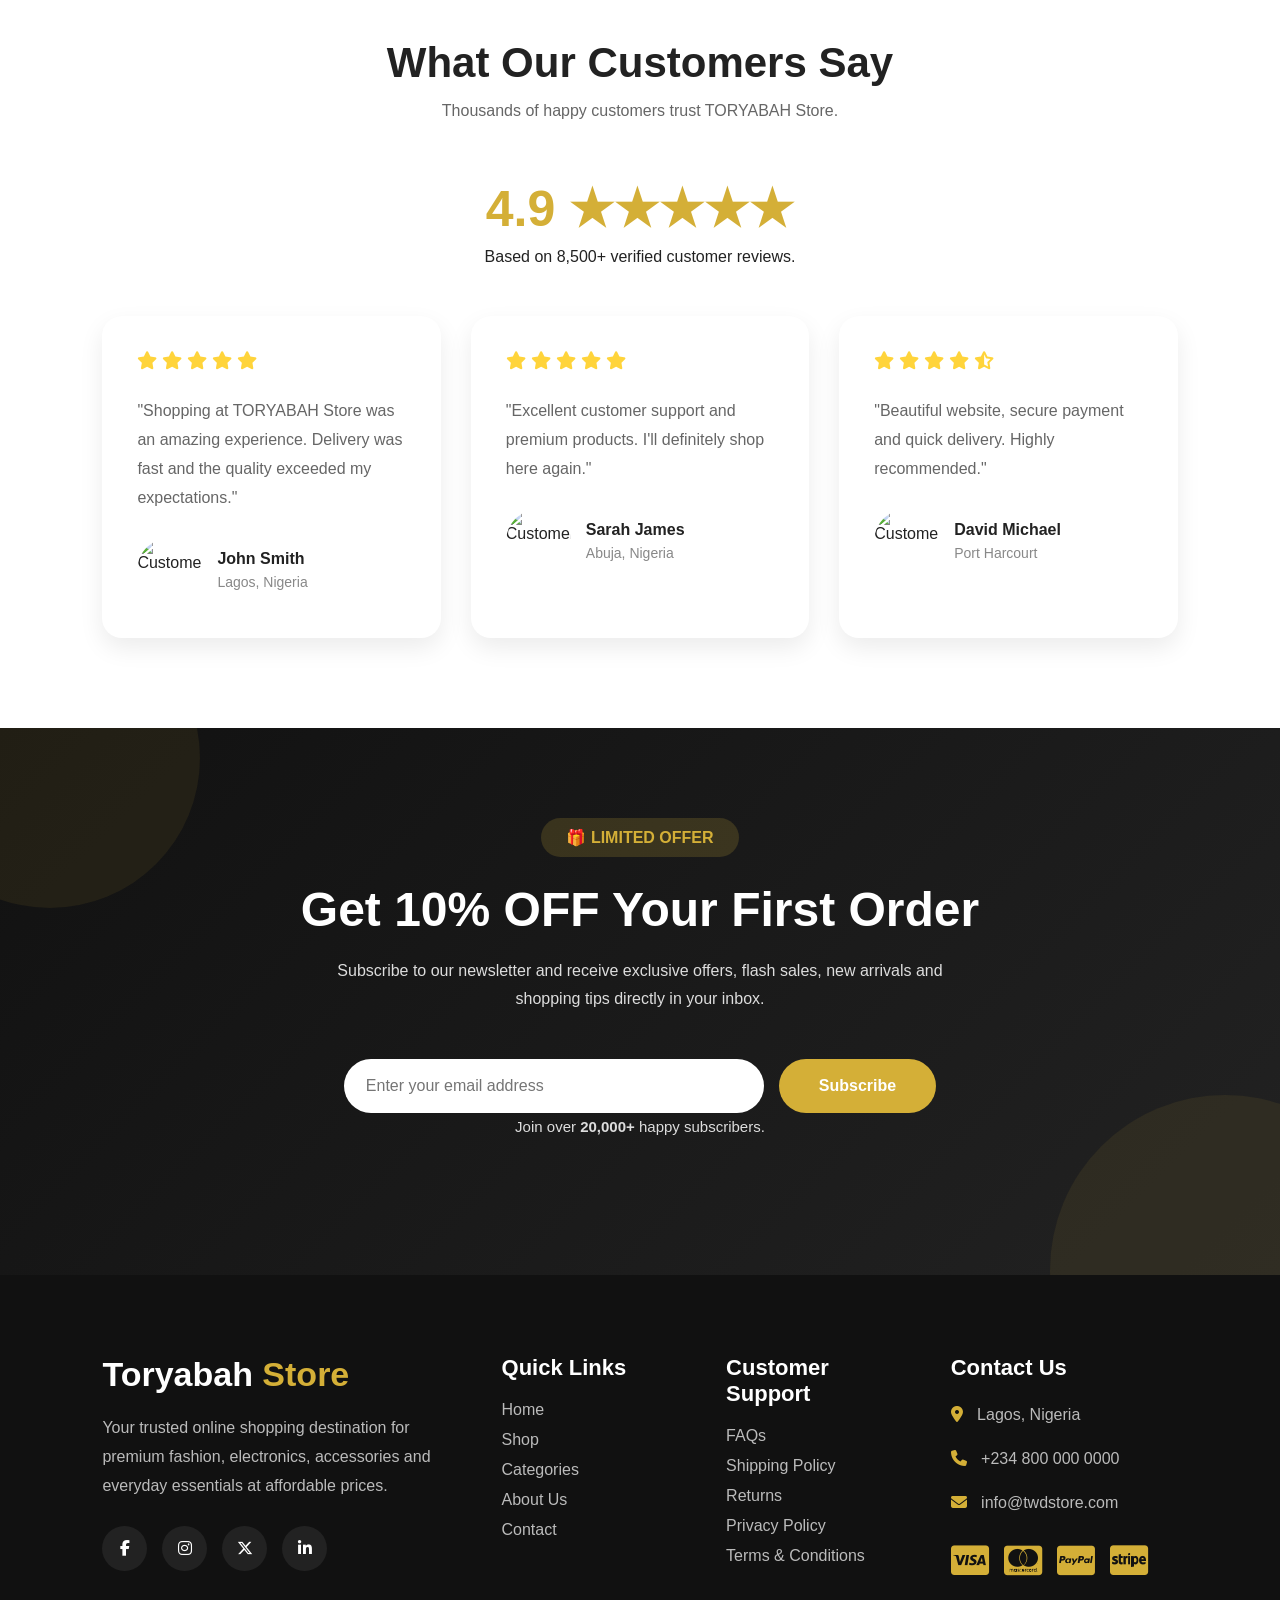
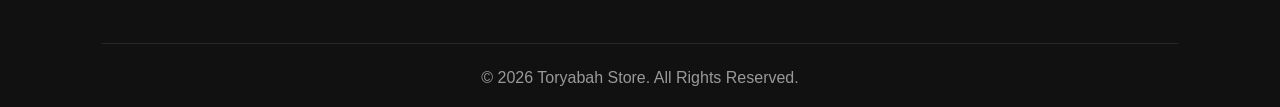
==== commit 09284c25: "Initial website upload" ====
--- a/index.html
+++ b/index.html
@@ -148,7 +148,7 @@
 
             <div class="hero-image">
 
-                <img src="image" alt="Shopping Image">
+                <img src="image/Samsung-Galaxy-watch-8.png" alt="Shopping Image">
             </div>
         </div>
     </section>
@@ -192,7 +192,7 @@
 
         <div class="category-card">
 
-            <img src="images/categories/electronics.jpg" alt="Electronics">
+            <img src="./image/Samsung-Galaxy-watch-8.png" alt="Electronics">
 
             <div class="category-content">
 
@@ -211,7 +211,7 @@
 
         <div class="category-card">
 
-            <img src="images/categories/fashion.jpg" alt="Fashion">
+          <img src="https://images.unsplash.com/photo-1512436991641-6745cdb1723f?auto=format&fit=crop&w=600&q=80" alt="Comfortable sneakers">
 
             <div class="category-content">
 
@@ -230,7 +230,7 @@
 
         <div class="category-card">
 
-            <img src="images/categories/home.jpg" alt="Home">
+            <img src="./image/bag.jpg" alt="Home">
 
             <div class="category-content">
 
@@ -249,7 +249,7 @@
 
         <div class="category-card">
 
-            <img src="images/categories/accessories.jpg" alt="Accessories">
+            <img src="images/bag.jpg" alt="Accessories">
 
             <div class="category-content">
 
@@ -323,7 +323,7 @@
 
             <div class="product-image">
 
-                <img src="images/products/headphone.png" alt="Headphones">
+                <img src="./image/Head-set.png" alt="HeadPhone">
 
             </div>
 
@@ -358,7 +358,7 @@
 
                     data-price="79.99"
 
-                    data-image="images/products/headphone.png">
+                    data-image="images/Head-set.png">
 
                     <i class="fas fa-shopping-cart"></i>
 
@@ -374,7 +374,7 @@
 
                     data-price="$79.99"
 
-                    data-image="images/headphone.jpg"
+                    data-image="images/head-set.png"
 
                     data-description="Premium wireless headphones with active noise cancellation and up to 40 hours battery life.">
 
@@ -396,7 +396,7 @@
 
             <div class="product-image">
 
-                <img src="images/products/watch.png" alt="Watch">
+                <img src="image/Samsung-Galaxy-watch-8.png" alt="Watch">
 
             </div>
 
@@ -429,7 +429,7 @@
 
                     data-price="129.99"
 
-                    data-image="images/products/headphone.png">
+                    data-image="images/Samsung-Galaxy-watch-8.png">
 
                     <i class="fas fa-shopping-cart"></i>
 
@@ -446,9 +446,9 @@
 
                     data-price="$129.99"
 
-                    data-image="images/headphone.jpg"
-
-                    data-description="Premium wireless headphones with active noise cancellation and up to 40 hours battery life.">
+                    data-image="image/Samsung-Galaxy-watch-8.png"
+
+                    data-description="Premium Samsung-Galaxy watch with advance features.">
 
                     Quick View
 
@@ -467,8 +467,9 @@
 
             <div class="product-image">
 
-                <img src="images/products/shoes.png" alt="Shoes">
-
+               
+
+                <img src="./image/running-shoe.png" alt="Shoes">
             </div>
 
             <div class="product-info">
@@ -502,7 +503,7 @@
 
                     data-price="89.99"
 
-                    data-image="images/products/headphone.png">
+                    data-image="images/running-shoe.png">
 
                     <i class="fas fa-shopping-cart"></i>
 
@@ -519,9 +520,9 @@
 
                     data-price="$89.99"
 
-                    data-image="images/headphone.jpg"
-
-                    data-description="Premium wireless headphones with active noise cancellation and up to 40 hours battery life.">
+                    data-image="images/running-shoe.png"
+
+                    data-description="Comfortable running shoe for everyday use.">
 
                     Quick View
 
--- a/style.css
+++ b/style.css
@@ -48,9 +48,11 @@
 }
 
 img{
-    width: 100%;
-    display: block;
-}
+    max-width:100%;
+    height:auto;
+    display:block;
+}
+
 a{
     text-decoration: none;
 }
@@ -71,6 +73,8 @@
     --text:#666666;
     --shadow:0 10px 25px rgba(0,0,0,.08);
     --radius:15px;
+    --surface:#ffffff;
+    --border:#dddddd;
 }
 
 
@@ -175,7 +179,7 @@
 /* Mobile Menu */
 
 .menu-toggle{
-    display: none;
+    display: block;
     font-size: 28px;
     cursor: pointer;
 }
@@ -265,7 +269,7 @@
     justify-content: center;
 }
 
-.hero-image::before{
+/* .hero-image::before{
     content: "";
     position: absolute;
     width: 430px;
@@ -274,6 +278,14 @@
     border-radius: 50%;
     z-index: -1;
 
+}  */
+.hero-image::before{
+
+width:70%;
+height:70%;
+max-width:380px;
+max-height:380px;
+
 }
 
 .hero-image img{
@@ -298,7 +310,7 @@
 .brands-container{
     display: flex;
     justify-content: center;
-    flex: wrap;
+    flex-wrap: wrap;
     color: #fff;
     gap: 20px;
 }
@@ -1202,9 +1214,21 @@
 
 
 
-
-
-
-
-
-
+html,
+body{
+
+width:100%;
+overflow-x:hidden;
+
+}
+
+*{
+
+max-width:100%;
+
+}
+
+
+
+
+
--- a/responsive.css
+++ b/responsive.css
@@ -11,6 +11,7 @@
 
 }
 
+
 /* FEATURED PRODUCTS */
 
 .product-grid{
@@ -50,132 +51,110 @@
 
 
 
-@media(max-width:768px){
-
-
-    /* Mobile Responsiveness Mobile (≤768px)  */
-
+@media (max-width:768px){
+
+.menu-toggle{
+    display:block;
+}
+
+.navbar{
+
+    position:absolute;
+    top:100%;
+    left:0;
+    width:100%;
+
+    background:#fff;
+
+    display:flex;
+    flex-direction:column;
+
+    align-items:center;
+
+    gap:25px;
+
+    padding:25px 0;
+
+    transform:translateY(-150%);
+    transition:.4s;
+}
+
+.navbar.active{
+    transform:translateY(0);
+}
+
+.search-box{
+    display:none;
+}
+
+.hero-container{
+    grid-template-columns:1fr;
+}
+
+/* .hero-image{
+    order:-1;
+}   Tis is bring Image Above Text*/
+
+.hero-image img{
+    max-width:300px;
+    margin:auto;
+}
+
+.hero-content h1{
+    font-size:clamp(2.2rem,5vw,4rem);
+    line-height:1.2;
+}
+
+.footer-container{
+
+grid-template-columns:1fr;
+
+text-align:center;
+
+}
+
+
+.social-icons{
+    justify-content:center
+}
+
+
+.payment-icons{
+
+justify-content:center;
+
+}
+}
+
+
+
+@media(max-width:600px){
 
 .category-grid{
 
+grid-template-columns:1fr;
+
+}
+
+.product-grid{
+
+    grid: template columns 1fr;
+}
+
+.why-grid{
+
     grid-template-columns:1fr;
 
 }
 
-.section-title h2{
-
-    font-size:34px;
-
-}
-
- /* FEATURED PRODUCTS */
-
-    .product-grid{
-
-        grid-template-columns:1fr;
-
-    }
-
-    /* WHY CHOOSE US */
-
-    .why-grid{
+
+.testimonial-grid{
 
     grid-template-columns:1fr;
 
 }
 
-
-.testimonial-grid{
-
-    grid-template-columns:1fr;
-
-}
-
-
-.newsletter{
-
-    text-align:center;
-
-}
-
-.newsletter h2{
-
-    font-size:32px;
-
-}
-
-.newsletter-form{
-
-    flex-direction:column;
-
-}
-
-.newsletter-form input{
-
-    width:100%;
-
-}
-
-.newsletter-form button{
-
-    width:100%;
-
-}
-
-
-.footer{
-
-    text-align:center;
-
-}
-
-.footer-container{
-
-    grid-template-columns:1fr;
-
-}
-
-.social-icons{
-
-    justify-content:center;
-
-}
-
-.payment-icons{
-
-    justify-content:center;
-
-}
-
-.search-box{
-
-    width:100%;
-
-    padding:14px 20px;
-
-}
-
-.modal-content{
-
-grid-template-columns:1fr;
-
-}
-
-.modal-image{
-
-order:-1;
-
-}
-
-.product-modal{
-
-padding:25px;
-
-}
-}
-
-
-
+}
 
 
 
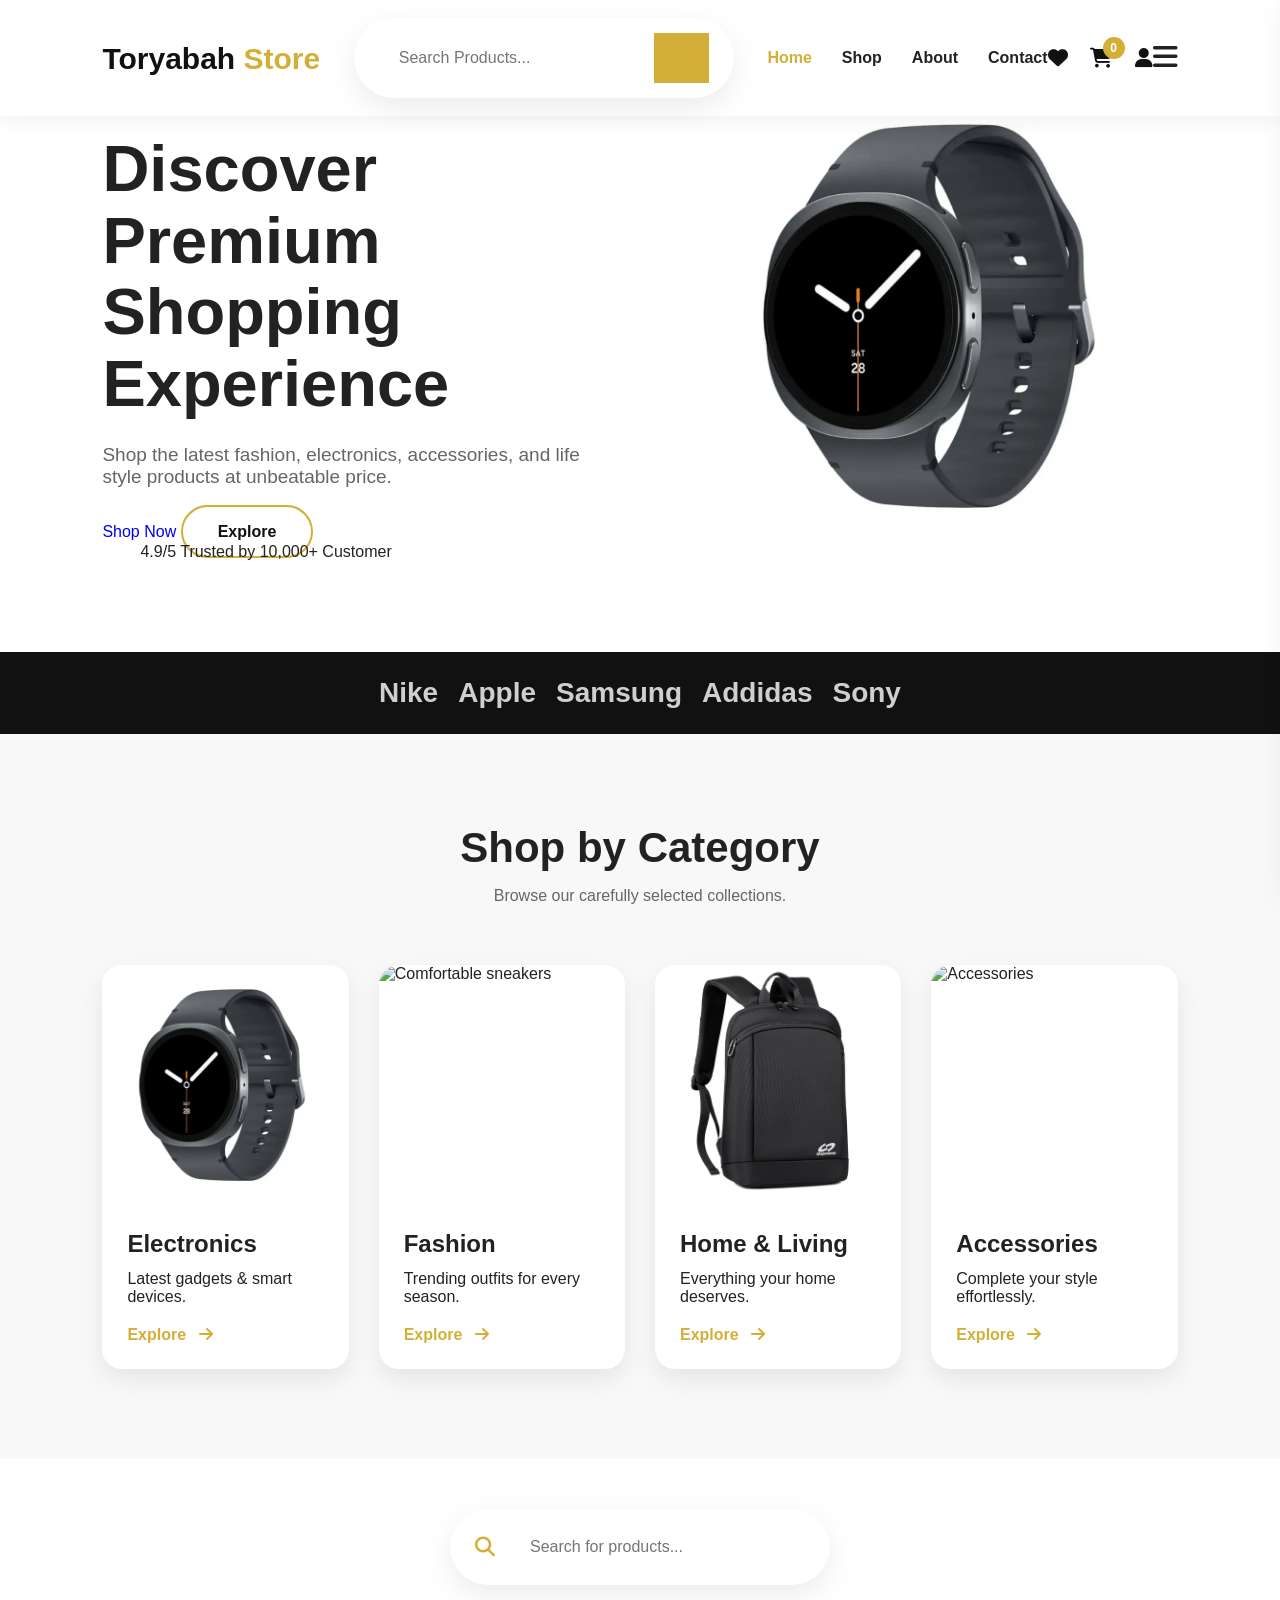
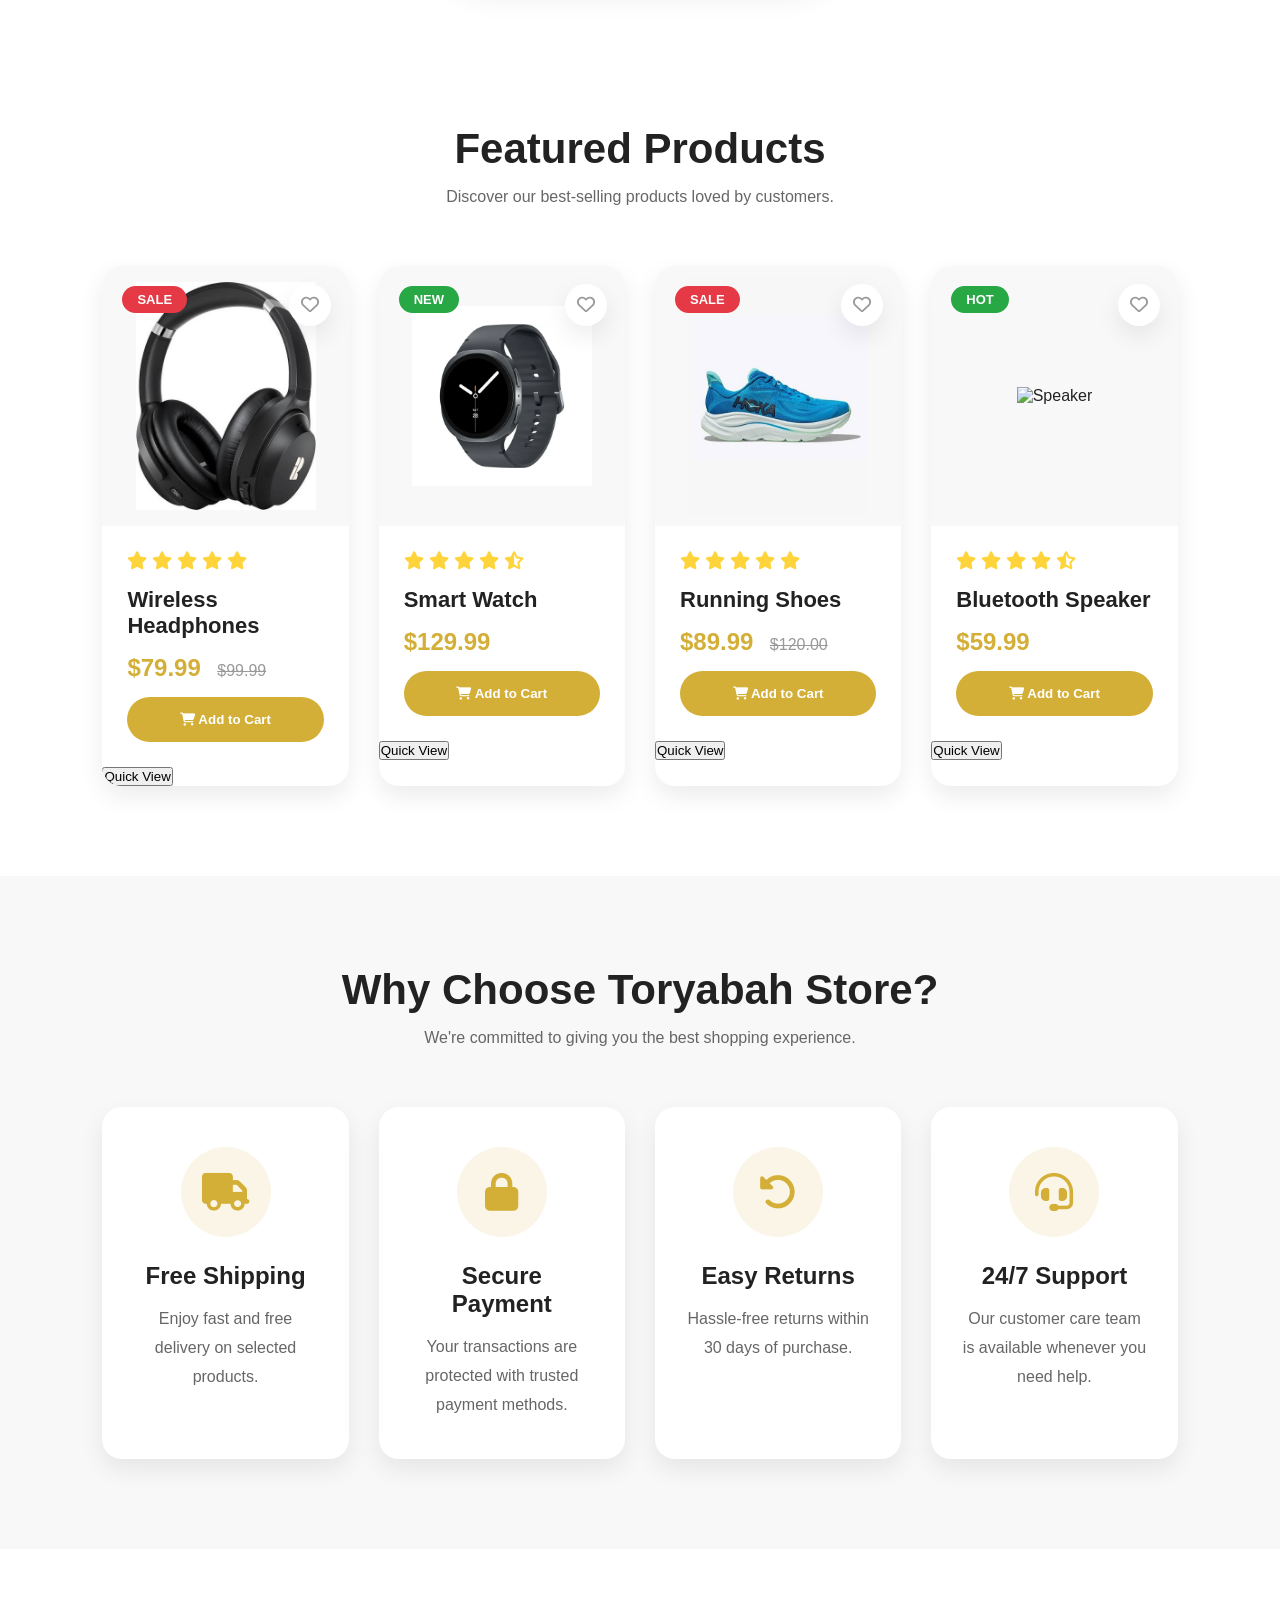
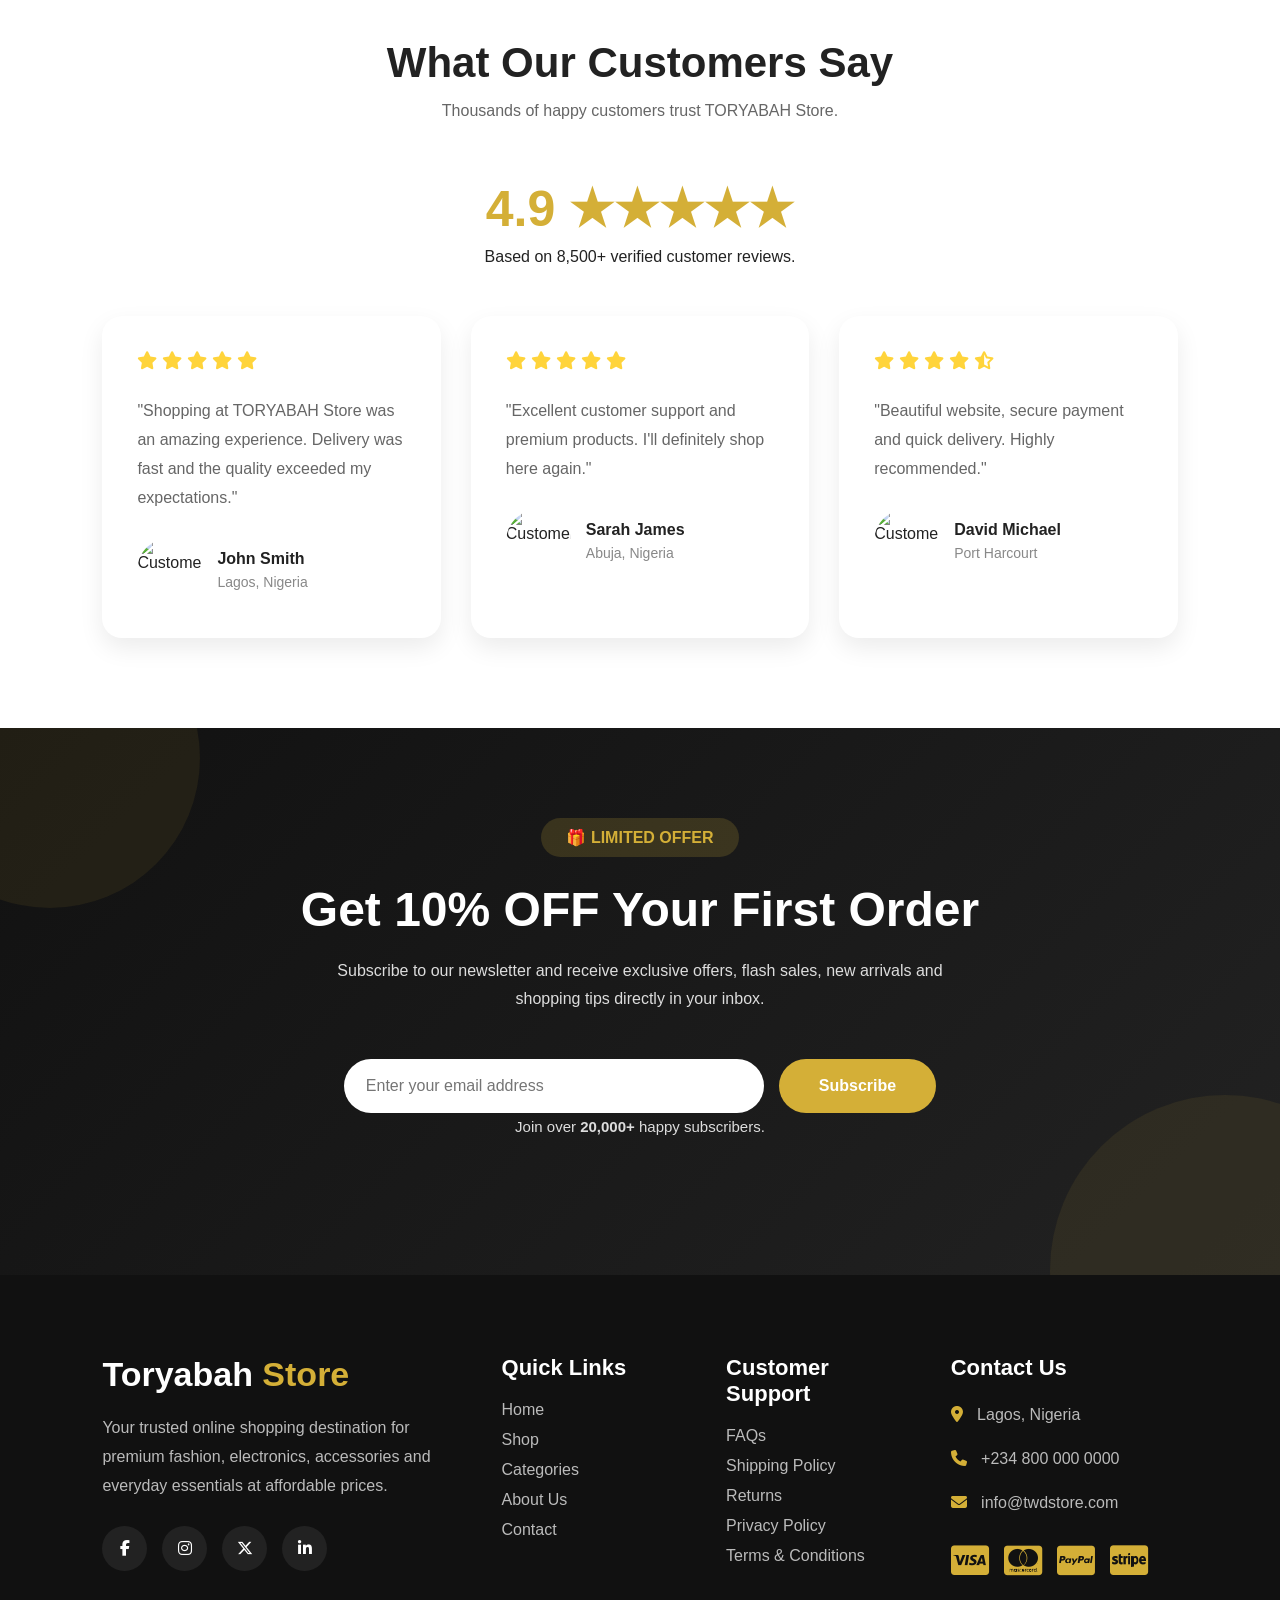
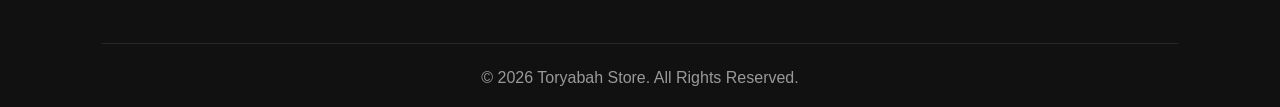
==== commit 36e90f6e: "update landing page design, and fixmobile layout" ====
--- a/index.html
+++ b/index.html
@@ -25,7 +25,7 @@
     <header class="header">
 
         <div class="logo">
-            <a href="index.html"><img src="" alt="Logo Avalaiable"></a>
+            <h1><a href="index.html">Toryabah <span>Store</span></a></h1>
         </div>
 
         <!-- Search-box for New Letter-->
--- a/style.css
+++ b/style.css
@@ -95,7 +95,19 @@
 }
 
 .logo a{
-    width: 80px;
+
+    font-size:30px;
+
+    font-weight:800;
+
+    color:#111;
+
+}
+
+.logo span{
+
+    color:var(--primary);
+
 }
 
 /*  SEARCH BAR */
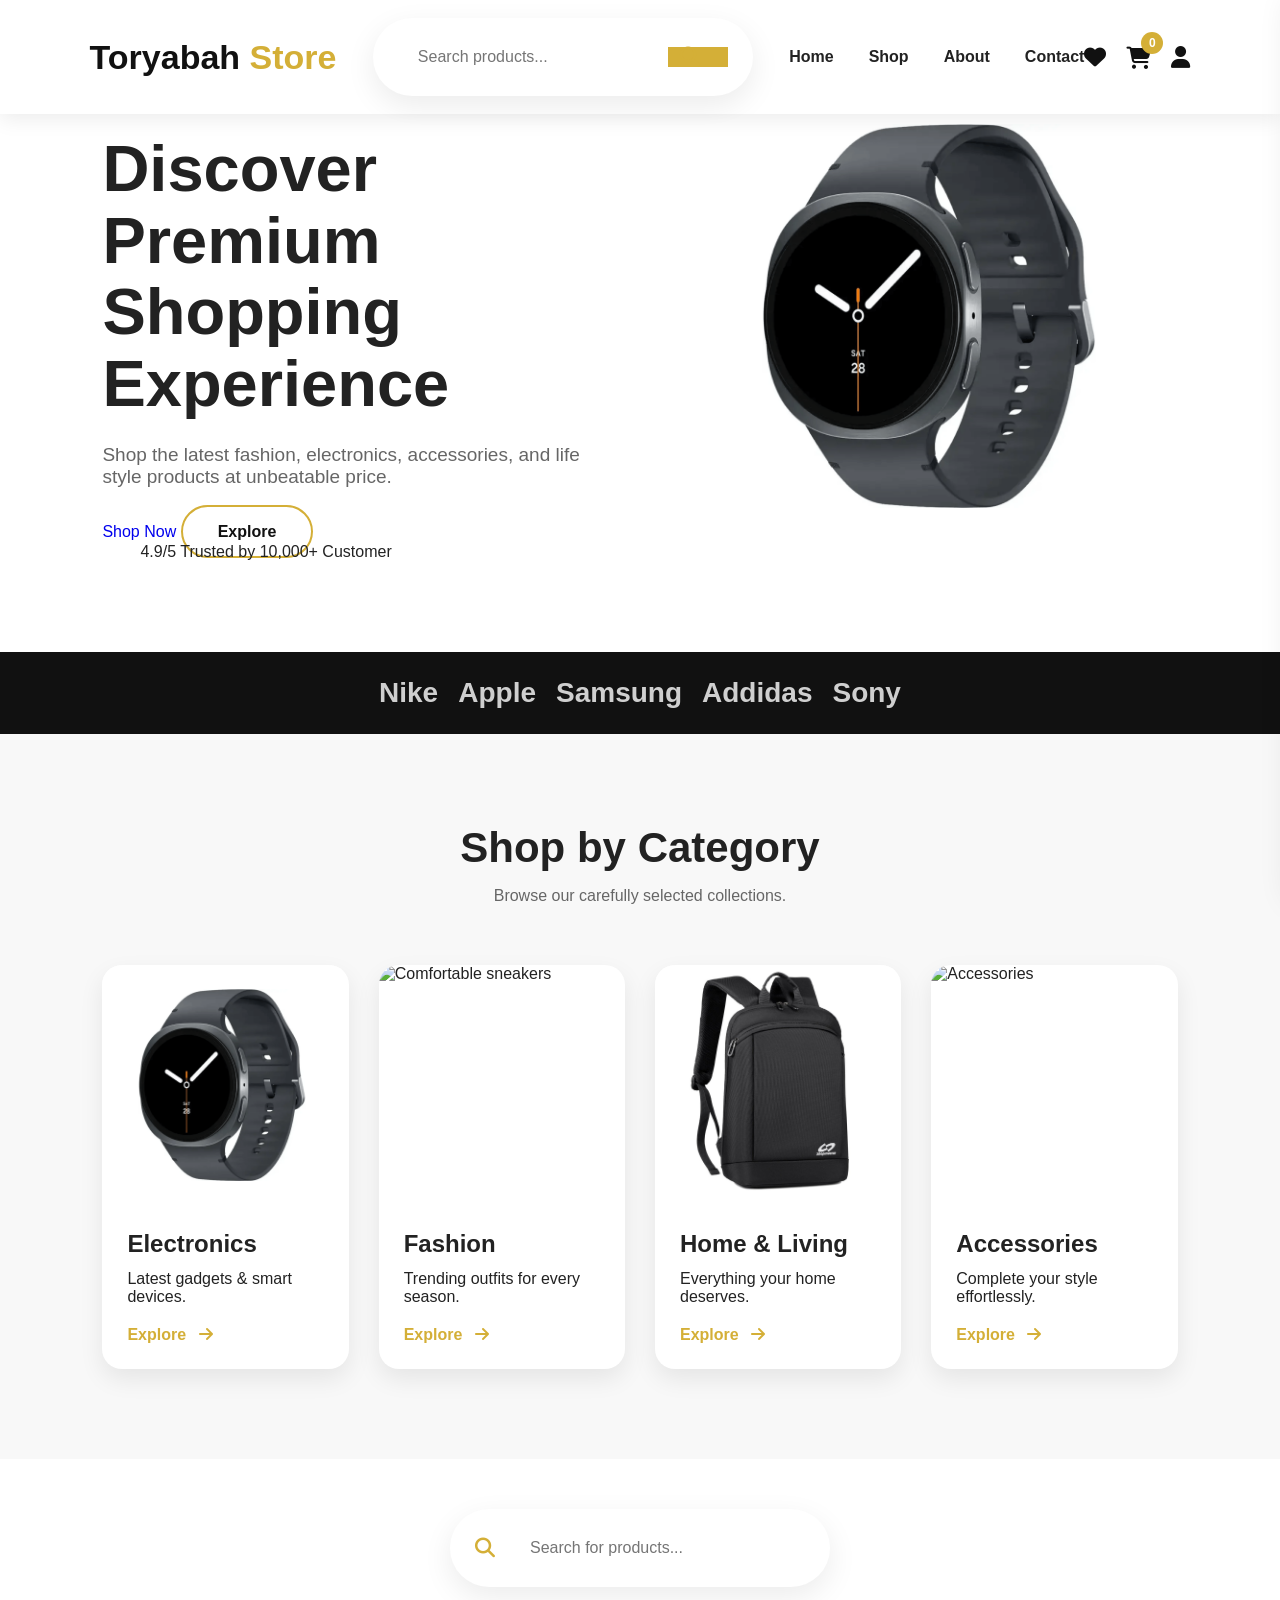
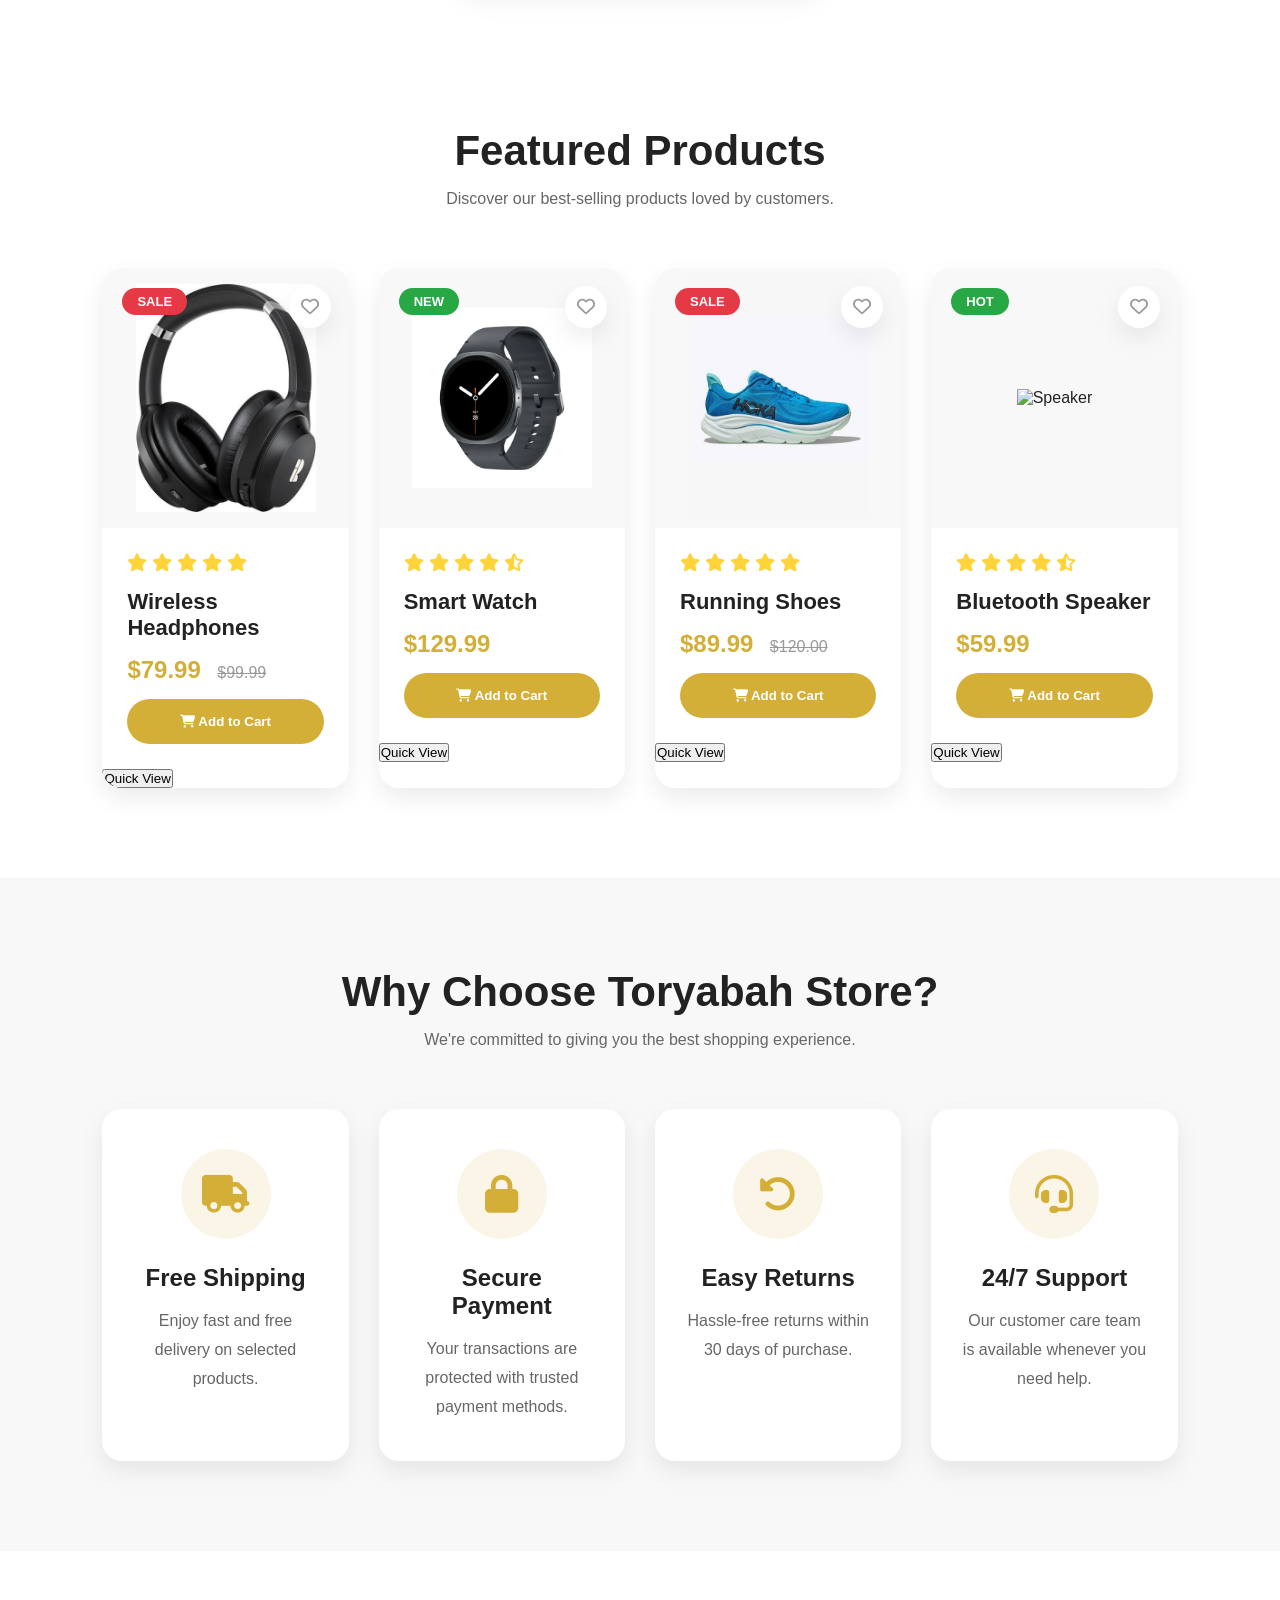
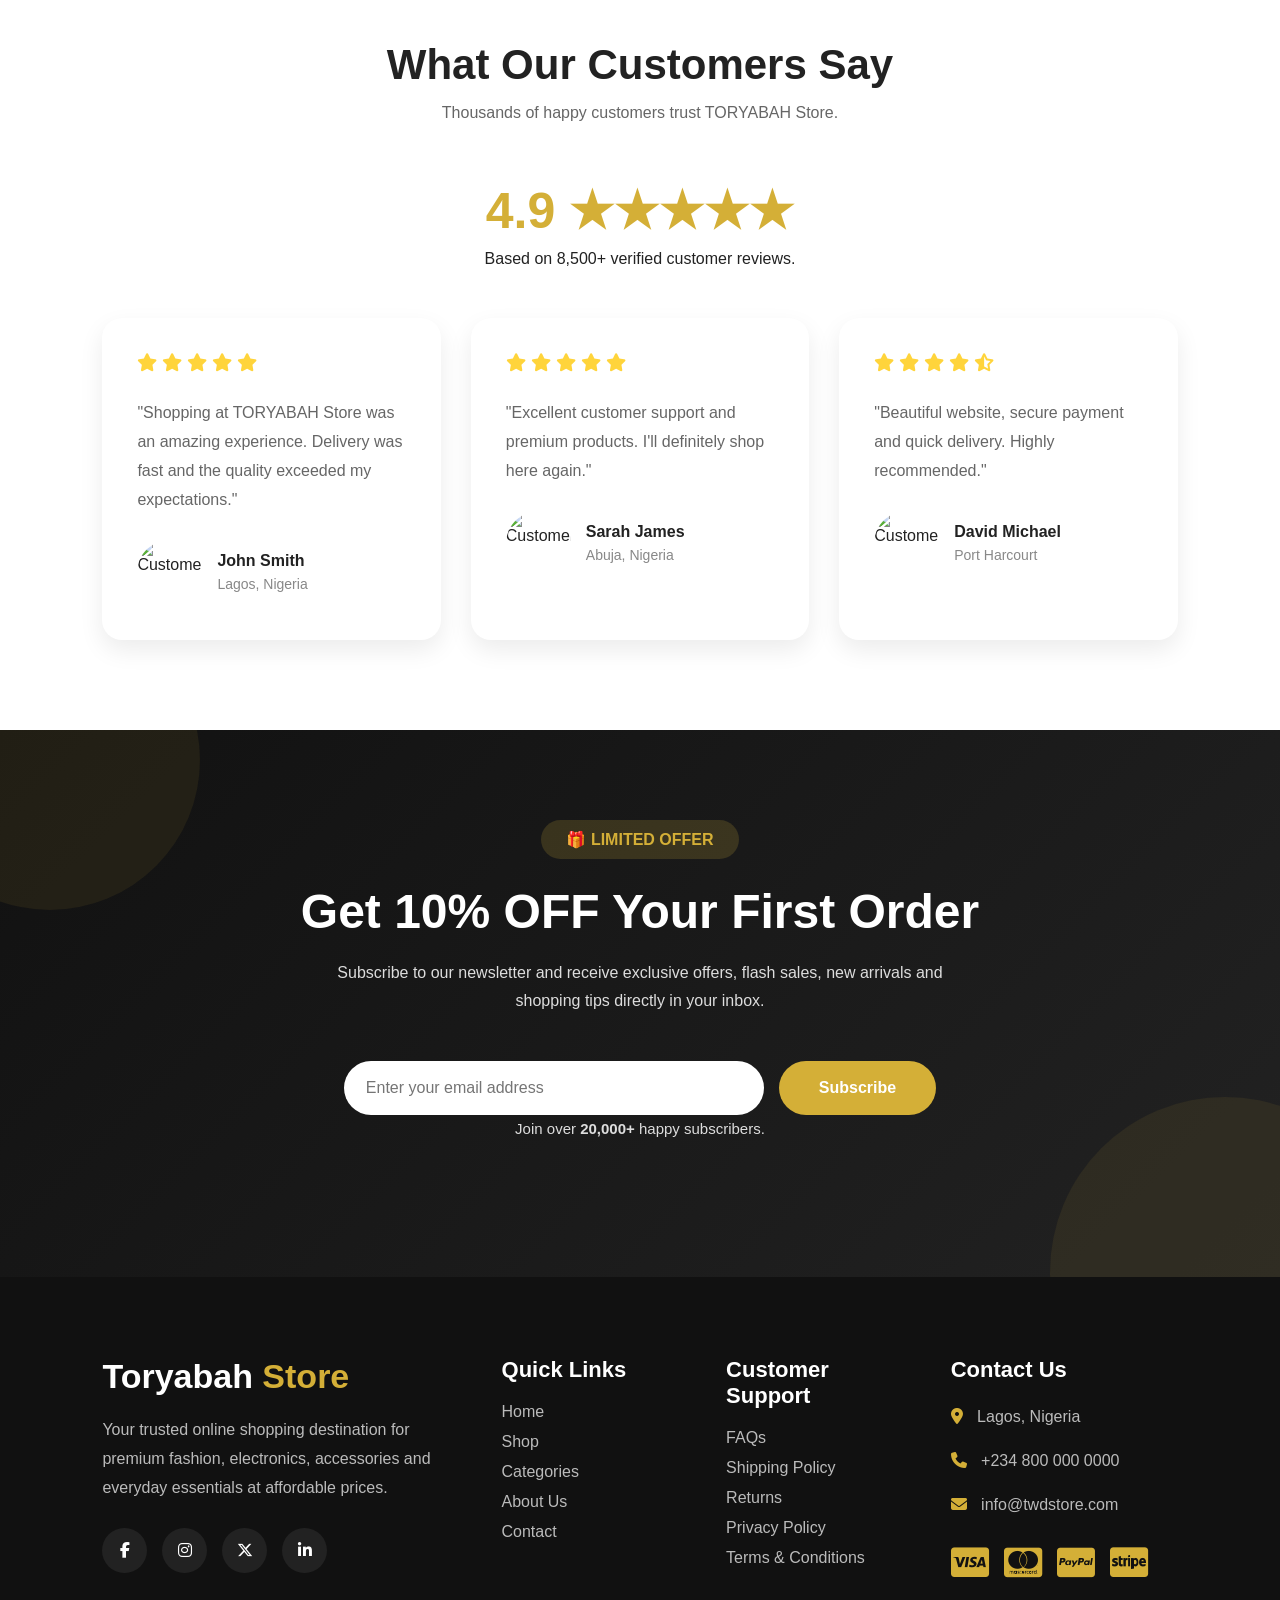
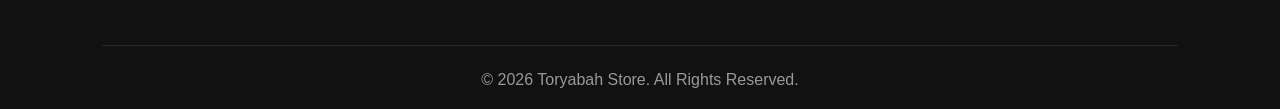
==== commit 960e403f: "Initial website upload" ====
--- a/index.html
+++ b/index.html
@@ -22,13 +22,15 @@
       <div class="spinner"></div>
     </div>
 
-    <header class="header">
-
-        <div class="logo">
+  <!--  <header class="header">
+
+      
+        
+      <div class="logo">
             <h1><a href="index.html">Toryabah <span>Store</span></a></h1>
         </div>
 
-        <!-- Search-box for New Letter-->
+        <!-- Search-box for New Letter
 
         <div class="search-box">
             <input type="text" placeholder="Search Products...">
@@ -38,9 +40,9 @@
         </button>
         </div>
 
-        <!---  Navigation Bar  -->
-
-        <nav class="navbar">
+        <!--  Navigation Bar  
+
+        <nav class="navbar" id="navbar">
             <a href="index.html" class="active">Home</a>
             <a href="#">Shop</a>
             <a href="#">About</a>
@@ -48,19 +50,14 @@
 
         </nav>
 
-        <!---  Icons -->
-
-        <div class="nav-icons" class="header-icons">
+        <!---  Icons
+
+        <div class="nav-icons header-icons">
 
             <a href="#">
                 <i class="fas fa-heart"></i>
             </a>
 
-          <!--  <a href="#">
-                <i class="fas shopping-cart"></i>
-
-                <span class="cart-count">0</span>
-            </a>  -->
 
              <a href="#" class="cart-icon">
 
@@ -81,14 +78,76 @@
 
 </div>
 
-        <!---  Mobile Menu  -->
-
-        <div class="menu-toggle">
+        <!---  Mobile Menu  
+
+        <div class="menu-toggle"  id="menu-toggle">
             
             <i class="fas fa-bars"></i>
 
-        </div>
-    </header>
+        </div>    
+    </header>    -->
+
+
+
+    <header class="header">
+
+    <!-- Logo -->
+    <div class="logo">
+        <a href="index.html">
+            Toryabah <span>Store</span>
+        </a>
+    </div>
+
+    <!-- Search -->
+    <div class="search-box">
+
+        <input type="text" placeholder="Search products...">
+
+        <button>
+            <i class="fas fa-search"></i>
+        </button>
+
+    </div>
+
+    <!-- Desktop Navigation -->
+    <nav class="navbar" id="navbar">
+
+        <a href="index.html" class="active">Home</a>
+        <a href="shop.html">Shop</a>
+        <a href="about.html">About</a>
+        <a href="contact.html">Contact</a>
+
+    </nav>
+
+    <!-- Icons -->
+    <div class="nav-icons">
+
+        <a href="#">
+            <i class="fas fa-heart"></i>
+        </a>
+
+        <a href="#" class="cart-icon">
+
+            <i class="fas fa-shopping-cart"></i>
+
+            <span class="cart-count">0</span>
+
+        </a>
+
+        <a href="#">
+            <i class="fas fa-user"></i>
+        </a>
+
+    </div>
+
+    <!-- Hamburger -->
+    <div class="menu-toggle" id="menu-toggle">
+
+        <i class="fas fa-bars"></i>
+
+    </div>
+
+</header>
 
     <section class="hero">
         <div class="hero-container">
@@ -1104,6 +1163,8 @@
     Product added to cart!
 </div>
 
+<script src="menu.js"></script>
+
    <script src="cart.js"></script>
 
 <script>
--- a/style.css
+++ b/style.css
@@ -78,13 +78,15 @@
 }
 
 
-/* HEADERS */
+/* HEADERS
 
 .header{
     position: fixed;
     top: 0;
     left: 0;
+
     width: 100%;
+
     background: #fff;
     padding: 18px 8%;
     display: flex;
@@ -110,7 +112,7 @@
 
 }
 
-/*  SEARCH BAR */
+/*  SEARCH BAR *
 
 .search-box{
     width: 380px;
@@ -139,7 +141,7 @@
     height: 50px;
 }
 
-/* Navigation Button */
+/* Navigation Button 
 
 .navbar{
     display: flex;
@@ -159,7 +161,7 @@
 }
 
 
-/* ICONS */
+/* ICONS 
 
 .nav-icons{
     display: flex;
@@ -188,7 +190,7 @@
     align-items: center;
 }
 
-/* Mobile Menu */
+/* Mobile Menu 
 
 .menu-toggle{
     display: block;
@@ -196,6 +198,175 @@
     cursor: pointer;
 }
 
+ */
+
+
+ /* HEADER */
+
+.header{
+
+    position:fixed;
+
+    top:0;
+    left:0;
+
+    width:100%;
+
+    padding:18px 7%;
+
+    background:#fff;
+
+    display:flex;
+
+    align-items:center;
+
+    justify-content:space-between;
+
+    box-shadow:0 5px 20px rgba(0,0,0,.08);
+
+    z-index:1000;
+
+}
+
+.logo a{
+
+    font-size:34px;
+
+    font-weight:800;
+
+    color:#111;
+
+}
+
+.logo span{
+
+    color:#D4AF37;
+
+}
+
+.search-box{
+
+    display:flex;
+
+    align-items:center;
+
+    width:380px;
+
+    background:#f5f5f5;
+
+    border-radius:40px;
+
+    overflow:hidden;
+
+}
+
+.search-box input{
+
+    flex:1;
+
+    border:none;
+
+    background:none;
+
+    padding:15px 20px;
+
+    outline:none;
+
+    font-size:16px;
+
+}
+
+.search-box button{
+
+    width:60px;
+
+    border:none;
+
+    background:#D4AF37;
+
+    color:#fff;
+
+    cursor:pointer;
+
+}
+
+.navbar{
+
+    display:flex;
+
+    gap:35px;
+
+}
+
+.navbar a{
+
+    color:#222;
+
+    font-weight:600;
+
+}
+
+.nav-icons{
+
+    display:flex;
+
+    align-items:center;
+
+    gap:20px;
+
+}
+
+.nav-icons i{
+
+    font-size:22px;
+
+    color:#111;
+
+}
+
+.cart-icon{
+
+    position:relative;
+
+}
+
+.cart-count{
+
+    position:absolute;
+
+    top:-10px;
+
+    right:-10px;
+
+    width:20px;
+
+    height:20px;
+
+    border-radius:50%;
+
+    background:#D4AF37;
+
+    color:#fff;
+
+    font-size:12px;
+
+    display:flex;
+
+    align-items:center;
+
+    justify-content:center;
+
+}
+
+.menu-toggle{
+
+    display:none;
+
+    font-size:30px;
+
+    cursor:pointer;
+
+}
 
 /* HERO */
 
--- a/responsive.css
+++ b/responsive.css
@@ -50,50 +50,86 @@
 
 
 
-
 @media (max-width:768px){
 
+.header{
+
+    flex-wrap:wrap;
+
+    padding:15px 5%;
+
+}
+
+.logo{
+
+    flex:1;
+
+}
+
 .menu-toggle{
+
     display:block;
+
+    font-size:30px;
+
+}
+
+.nav-icons{
+
+    margin-right:20px;
+
+}
+
+.search-box{
+
+    order:3;
+
+    width:100%;
+
+    margin-top:15px;
+
 }
 
 .navbar{
 
     position:absolute;
+
     top:100%;
+
     left:0;
+
     width:100%;
 
     background:#fff;
 
     display:flex;
+
     flex-direction:column;
 
     align-items:center;
 
     gap:25px;
 
-    padding:25px 0;
+    padding:30px 0;
 
     transform:translateY(-150%);
+
     transition:.4s;
+
+    box-shadow:0 15px 25px rgba(0,0,0,.1);
+
 }
 
 .navbar.active{
+
     transform:translateY(0);
-}
-
-.search-box{
-    display:none;
+
 }
 
 .hero-container{
     grid-template-columns:1fr;
 }
 
-/* .hero-image{
-    order:-1;
-}   Tis is bring Image Above Text*/
 
 .hero-image img{
     max-width:300px;
@@ -124,7 +160,29 @@
 justify-content:center;
 
 }
-}
+
+}
+
+
+
+
+
+
+/* .search-box{
+    display:none;
+}  */
+
+
+
+
+
+
+
+
+/* .hero-image{
+    order:-1;
+}   This is bring Image Above Text*/
+
 
 
 
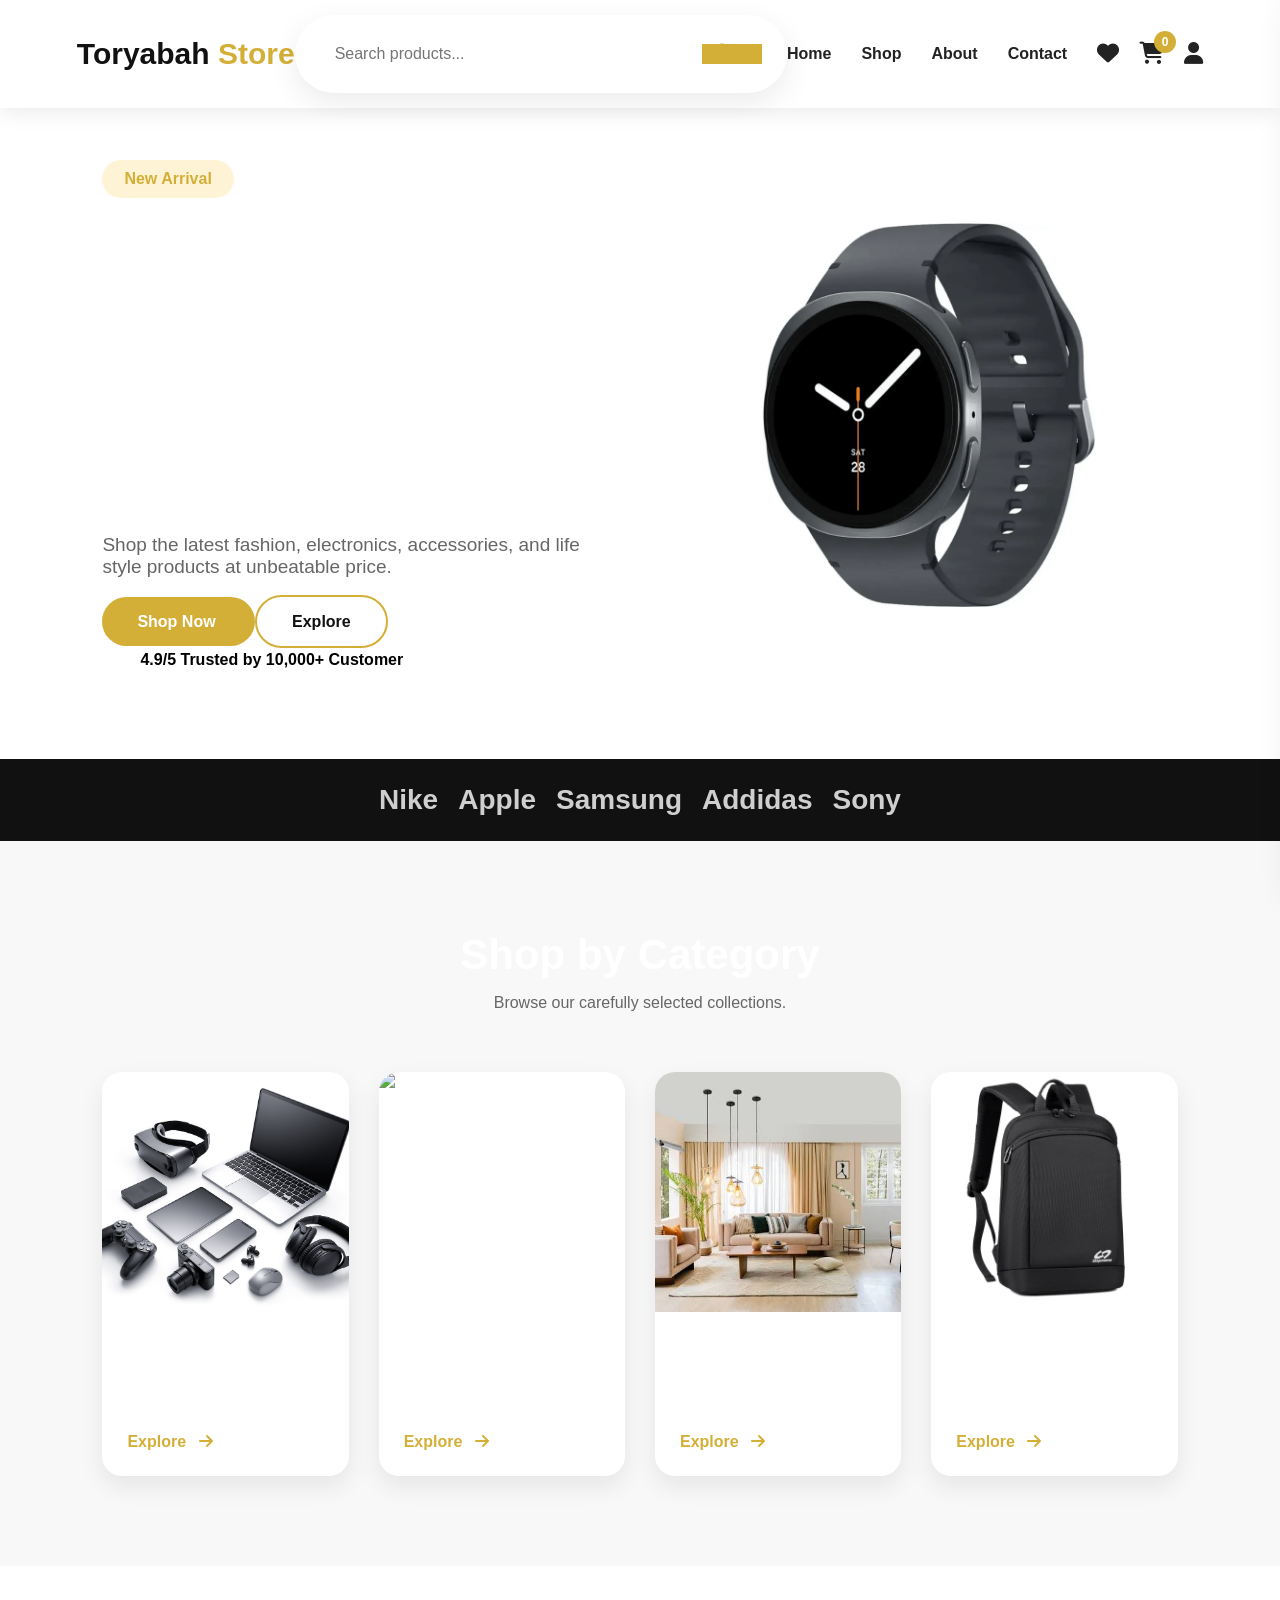
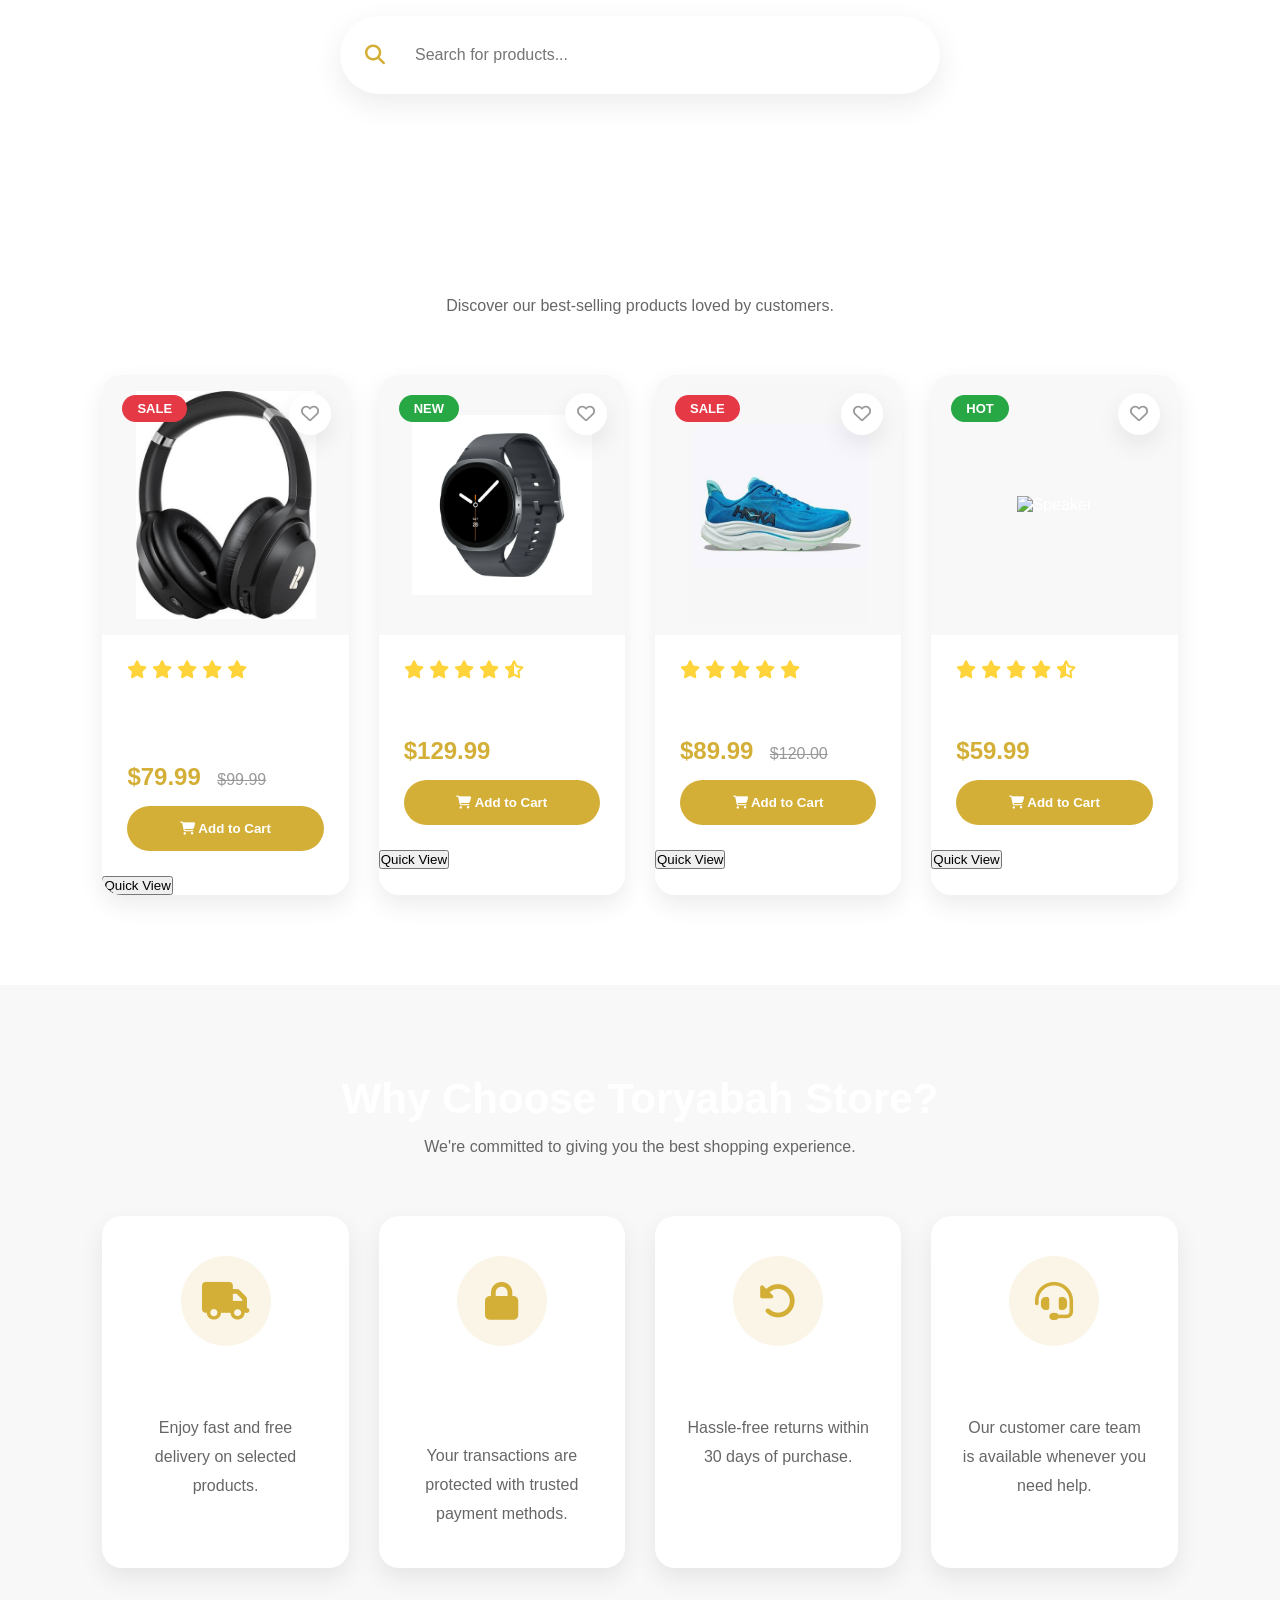
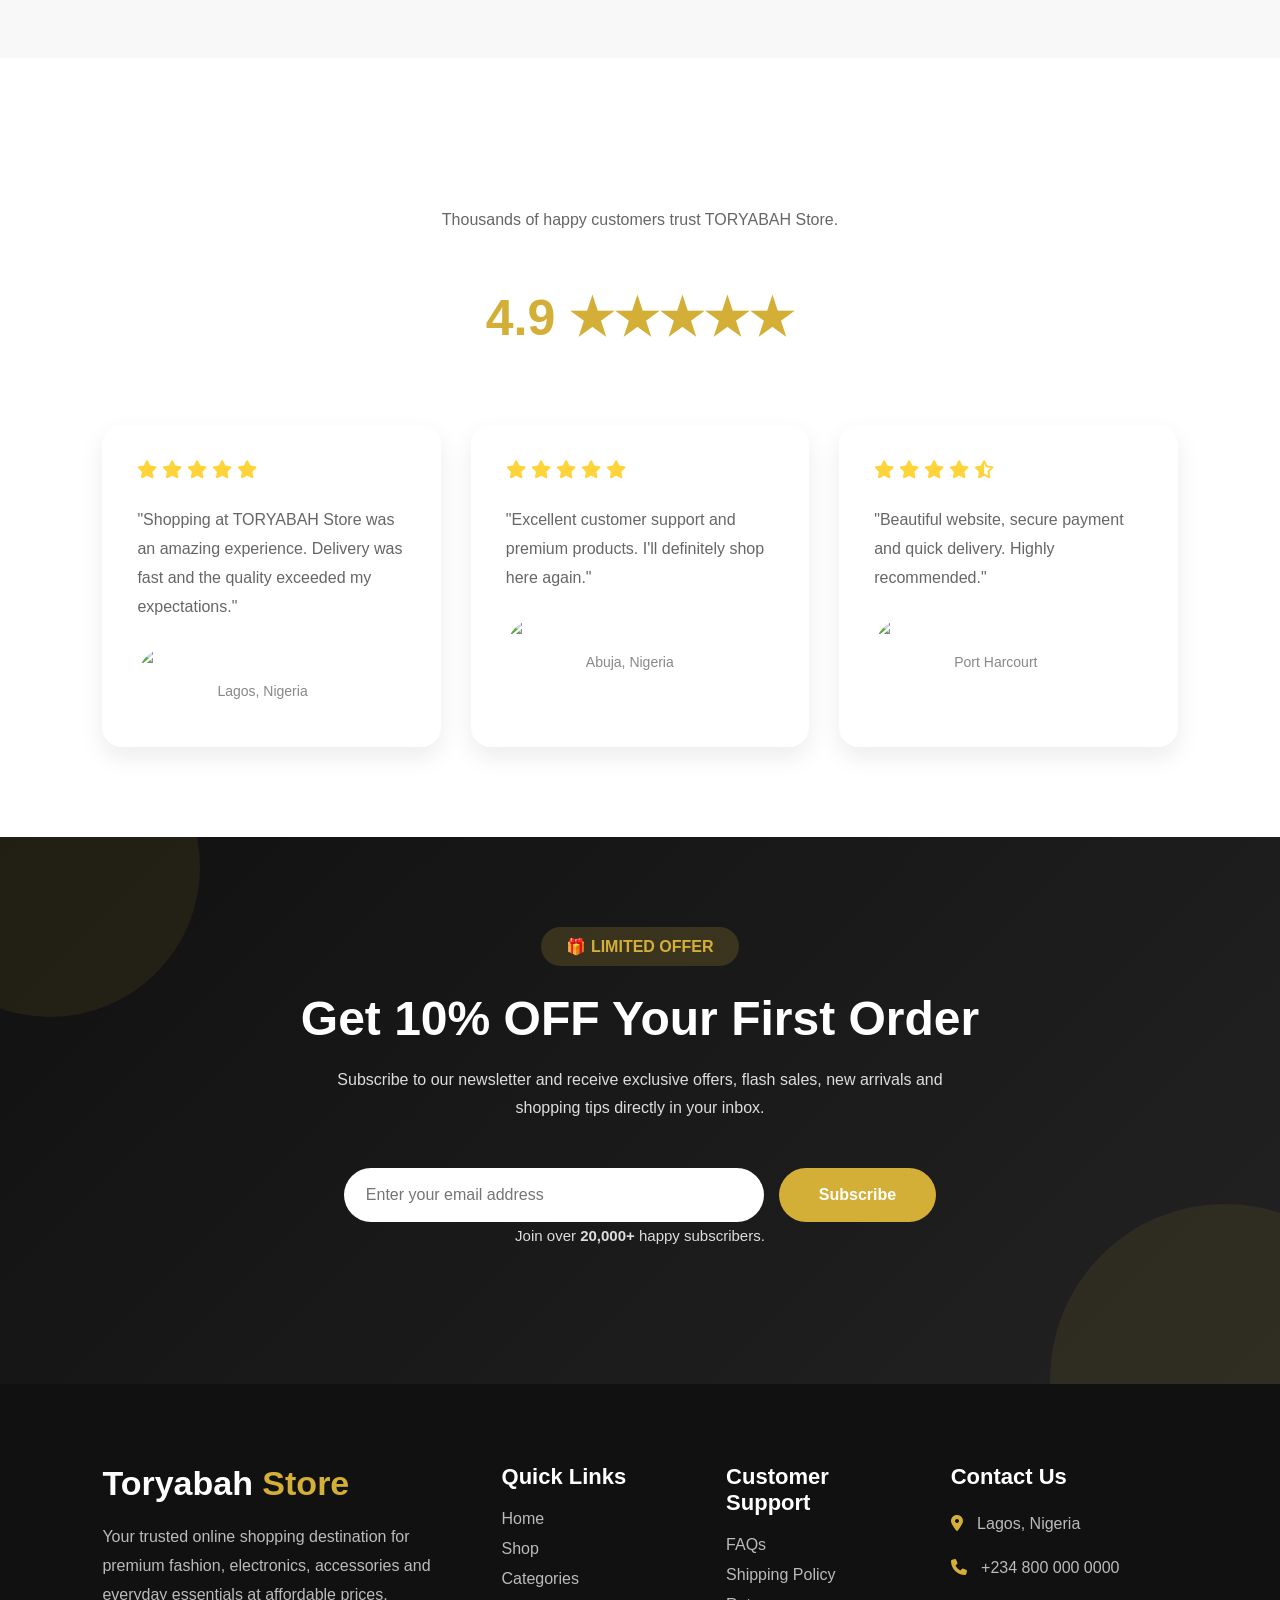
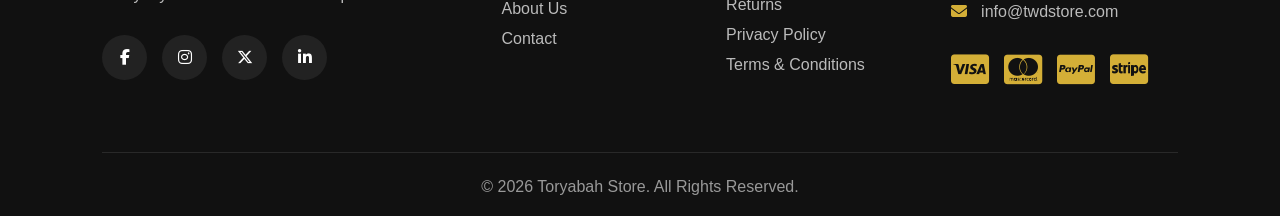
==== commit 31029239: "Initial website upload" ====
--- a/index.html
+++ b/index.html
@@ -22,101 +22,28 @@
       <div class="spinner"></div>
     </div>
 
-  <!--  <header class="header">
-
-      
-        
-      <div class="logo">
-            <h1><a href="index.html">Toryabah <span>Store</span></a></h1>
-        </div>
-
-        <!-- Search-box for New Letter
-
-        <div class="search-box">
-            <input type="text" placeholder="Search Products...">
-
+
+    <header class="header">
+
+    <!-- Logo -->
+    <a href="index.html" class="logo">
+        Toryabah <span>Store</span>
+    </a>
+
+    <!-- Search -->
+    <div class="search-box">
+        <input type="text" placeholder="Search products...">
         <button>
             <i class="fas fa-search"></i>
         </button>
-        </div>
-
-        <!--  Navigation Bar  
-
-        <nav class="navbar" id="navbar">
-            <a href="index.html" class="active">Home</a>
-            <a href="#">Shop</a>
-            <a href="#">About</a>
-            <a href="contact.html">Contact</a>
-
-        </nav>
-
-        <!---  Icons
-
-        <div class="nav-icons header-icons">
-
-            <a href="#">
-                <i class="fas fa-heart"></i>
-            </a>
-
-
-             <a href="#" class="cart-icon">
-
-        <i class="fas fa-shopping-cart"></i>
-
-        <span class="cart-count">0</span>
-
-    </a>
-
-            <a href="#">
-                <i class="fas fa-user"></i>
-            </a>
-        </div>
-
-        <div class="header-icons">
-
-   
-
-</div>
-
-        <!---  Mobile Menu  
-
-        <div class="menu-toggle"  id="menu-toggle">
-            
-            <i class="fas fa-bars"></i>
-
-        </div>    
-    </header>    -->
-
-
-
-    <header class="header">
-
-    <!-- Logo -->
-    <div class="logo">
-        <a href="index.html">
-            Toryabah <span>Store</span>
-        </a>
-    </div>
-
-    <!-- Search -->
-    <div class="search-box">
-
-        <input type="text" placeholder="Search products...">
-
-        <button>
-            <i class="fas fa-search"></i>
-        </button>
-
-    </div>
-
-    <!-- Desktop Navigation -->
+    </div>
+
+    <!-- Navigation -->
     <nav class="navbar" id="navbar">
-
-        <a href="index.html" class="active">Home</a>
+        <a href="index.html">Home</a>
         <a href="shop.html">Shop</a>
         <a href="about.html">About</a>
         <a href="contact.html">Contact</a>
-
     </nav>
 
     <!-- Icons -->
@@ -127,11 +54,8 @@
         </a>
 
         <a href="#" class="cart-icon">
-
             <i class="fas fa-shopping-cart"></i>
-
             <span class="cart-count">0</span>
-
         </a>
 
         <a href="#">
@@ -140,11 +64,10 @@
 
     </div>
 
-    <!-- Hamburger -->
+    <!-- Mobile Menu -->
+
     <div class="menu-toggle" id="menu-toggle">
-
         <i class="fas fa-bars"></i>
-
     </div>
 
 </header>
@@ -171,7 +94,7 @@
 
                 <div class="hero-buttons">
 
-                    <a href="#" class="shop-button">
+                    <a href="#" class="shop-btn">
 
                         Shop Now
 
@@ -251,7 +174,7 @@
 
         <div class="category-card">
 
-            <img src="./image/Samsung-Galaxy-watch-8.png" alt="Electronics">
+            <img src="./image/industries-electronics.jpeg" alt="Electronics">
 
             <div class="category-content">
 
@@ -289,7 +212,7 @@
 
         <div class="category-card">
 
-            <img src="./image/bag.jpg" alt="Home">
+            <img src="./image/home.jpeg" alt="Home">
 
             <div class="category-content">
 
@@ -308,7 +231,7 @@
 
         <div class="category-card">
 
-            <img src="images/bag.jpg" alt="Accessories">
+            <img src="./image/bag.jpg" alt="Accessories">
 
             <div class="category-content">
 
@@ -351,9 +274,7 @@
 
 </section>
 
-<!--=========================
-FEATURED PRODUCTS
-==========================-->
+
 
 <section class="products">
 
@@ -367,6 +288,8 @@
 
     </div>
 
+
+    
     <div class="product-grid">
 
         <!-- Product 1 -->
@@ -1163,7 +1086,6 @@
     Product added to cart!
 </div>
 
-<script src="menu.js"></script>
 
    <script src="cart.js"></script>
 
@@ -1186,5 +1108,6 @@
 
 <script src="wishlist.js"></script>
 <script src="modal.js"></script>
+<script src="menu.js"></script>
 </body>
 </html>
--- a/style.css
+++ b/style.css
@@ -42,9 +42,10 @@
 }
 body{
     font-family: 'Poppins' ,sans-serif;
-    background: #f8f8f8;
-    color: #222;
+    background: var(--primary);
+    color: var(--surface);
     overflow-x: hidden;
+    padding-top:90px;   
 }
 
 img{
@@ -78,294 +79,108 @@
 }
 
 
-/* HEADERS
+/* ==========================
+HEADER
+========================== */
 
 .header{
-    position: fixed;
-    top: 0;
-    left: 0;
-
-    width: 100%;
-
-    background: #fff;
-    padding: 18px 8%;
-    display: flex;
-    justify-content: space-between;
-    align-items: center;
-    z-index: 1000;
-    box-shadow:0 5px 20px rgba(0,0,0,.06);
-}
-
-.logo a{
-
-    font-size:30px;
-
-    font-weight:800;
-
-    color:#111;
-
-}
-
-.logo span{
-
-    color:var(--primary);
-
-}
-
-/*  SEARCH BAR *
-
-.search-box{
-    width: 380px;
-    display: flex;
-    align-items: center;
-    background: #f2f2f2;
-    border-radius: 50px;
-    overflow: hidden;
-}
-
-.search-box input{
-    flex: 1;
-    border: none;
-    outline: none;
-    background: transparent;
-    padding: 14px 20px;
-    font-size: 15px;
-}
-
-.search-box button{
-    border: none;
-    background: var(--primary);
-    color: #fff;
-    width: 55px;
-    cursor: pointer;
-    height: 50px;
-}
-
-/* Navigation Button 
-
-.navbar{
-    display: flex;
-    gap: 30px;
-}
-
-.navbar a{
-    color: #222;
-    font-weight: 600;
-    transition: .3s;
-}
-
-.navbar a:hover,
-.navbar .active{
-
-    color: var(--primary);
-}
-
-
-/* ICONS 
-
-.nav-icons{
-    display: flex;
-    gap: 22px;
-    align-items: center;
-}
-
-.nav-icons a{
-    color: #111;
-    font-size: 20px;
-    position: relative;
-}
-
-.cart-count{
-    position: absolute;
-    top: 8px;
-    right: -10px;
-    background: red;
-    color: #fff;
-    width: 18px;
-    height: 18px;
-    border-radius: 50%;
-    font-size: 11px;
-    display: flex;
-    justify-content: center;
-    align-items: center;
-}
-
-/* Mobile Menu 
-
-.menu-toggle{
-    display: block;
-    font-size: 28px;
-    cursor: pointer;
-}
-
- */
-
-
- /* HEADER */
-
-.header{
-
     position:fixed;
-
     top:0;
     left:0;
-
     width:100%;
-
-    padding:18px 7%;
-
     background:#fff;
-
     display:flex;
-
+    justify-content:space-between;
     align-items:center;
-
-    justify-content:space-between;
-
+    padding:15px 6%;
     box-shadow:0 5px 20px rgba(0,0,0,.08);
-
     z-index:1000;
-
-}
-
-.logo a{
-
-    font-size:34px;
-
+}
+
+.logo{
+    font-size:30px;
     font-weight:800;
-
     color:#111;
-
 }
 
 .logo span{
-
     color:#D4AF37;
-
 }
 
 .search-box{
-
+    flex:1;
+    max-width:420px;
+    margin:0 30px;
     display:flex;
-
+    overflow:hidden;
+    border-radius:50px;
+    background:#f5f5f5;
+}
+
+.search-box input{
+    flex:1;
+    border:none;
+    outline:none;
+    padding:15px;
+    background:transparent;
+}
+
+.search-box button{
+    width:60px;
+    border:none;
+    background:#D4AF37;
+    color:#fff;
+    cursor:pointer;
+}
+
+.navbar{
+    display:flex;
+    gap:30px;
+}
+
+.navbar a{
+    color:#222;
+    font-weight:600;
+}
+
+.navbar a:hover{
+    color:#D4AF37;
+}
+
+.nav-icons{
+    display:flex;
     align-items:center;
-
-    width:380px;
-
-    background:#f5f5f5;
-
-    border-radius:40px;
-
-    overflow:hidden;
-
-}
-
-.search-box input{
-
-    flex:1;
-
-    border:none;
-
-    background:none;
-
-    padding:15px 20px;
-
-    outline:none;
-
-    font-size:16px;
-
-}
-
-.search-box button{
-
-    width:60px;
-
-    border:none;
-
+    gap:20px;
+    margin-left:30px;
+}
+
+.nav-icons a{
+    color:#222;
+    font-size:22px;
+    position:relative;
+}
+
+.cart-count{
+    position:absolute;
+    top:-8px;
+    right:-10px;
     background:#D4AF37;
-
     color:#fff;
-
+    width:20px;
+    height:20px;
+    border-radius:50%;
+    display:flex;
+    justify-content:center;
+    align-items:center;
+    font-size:12px;
+}
+
+.menu-toggle{
+    display:none;
+    font-size:30px;
     cursor:pointer;
-
-}
-
-.navbar{
-
-    display:flex;
-
-    gap:35px;
-
-}
-
-.navbar a{
-
-    color:#222;
-
-    font-weight:600;
-
-}
-
-.nav-icons{
-
-    display:flex;
-
-    align-items:center;
-
-    gap:20px;
-
-}
-
-.nav-icons i{
-
-    font-size:22px;
-
-    color:#111;
-
-}
-
-.cart-icon{
-
+    z-index:99999;
     position:relative;
-
-}
-
-.cart-count{
-
-    position:absolute;
-
-    top:-10px;
-
-    right:-10px;
-
-    width:20px;
-
-    height:20px;
-
-    border-radius:50%;
-
-    background:#D4AF37;
-
-    color:#fff;
-
-    font-size:12px;
-
-    display:flex;
-
-    align-items:center;
-
-    justify-content:center;
-
-}
-
-.menu-toggle{
-
-    display:none;
-
-    font-size:30px;
-
-    cursor:pointer;
-
 }
 
 /* HERO */
@@ -444,6 +259,12 @@
     font-size: 18px;
 }
 
+.hero-rating span{
+    color: #000;
+    font-weight: 600;
+    margin-top: 20px;
+}
+
 /* HERO IMAGE */
 
 .hero-image{
@@ -452,16 +273,7 @@
     justify-content: center;
 }
 
-/* .hero-image::before{
-    content: "";
-    position: absolute;
-    width: 430px;
-    height: 430px;
-    background: #fff3d6;
-    border-radius: 50%;
-    z-index: -1;
-
-}  */
+
 .hero-image::before{
 
 width:70%;
@@ -1411,7 +1223,3 @@
 
 }
 
-
-
-
-
--- a/responsive.css
+++ b/responsive.css
@@ -1,4 +1,103 @@
-
+/* ==========================
+TABLETS
+========================== */
+
+@media (max-width:992px){
+
+.search-box{
+    max-width:300px;
+}
+
+.navbar{
+    gap:20px;
+}
+
+.contact-grid {
+    grid-template-columns: 1fr;
+}
+
+}
+
+
+/* ==========================
+MOBILE
+========================== */
+
+@media (max-width:768px){
+
+.header{
+    flex-wrap:wrap;
+    padding:15px 5%;
+}
+
+.logo{
+    font-size:28px;
+}
+
+.search-box{
+    order:3;
+    width:100%;
+    max-width:100%;
+    margin-top:15px;
+}
+
+.navbar{
+    position:absolute;
+    top:100%;
+    left:-100%;
+    width:100%;
+    background:#fff;
+    display:flex;
+    flex-direction:column;
+    text-align:center;
+    padding:25px;
+    transition:.4s;
+    box-shadow:0 8px 20px rgba(0,0,0,.08);
+}
+
+.navbar.active{
+    left:0;
+}
+
+.navbar a{
+    padding:15px;
+}
+
+.menu-toggle{
+    display:block;
+}
+
+.nav-icons{
+    margin-left:auto;
+    margin-right:15px;
+}
+
+}
+
+
+/* ==========================
+SMALL PHONES
+========================== */
+
+@media (max-width:480px){
+
+.logo{
+    font-size:24px;
+}
+
+.nav-icons{
+    gap:15px;
+}
+
+.nav-icons a{
+    font-size:20px;
+}
+
+.search-box input{
+    font-size:14px;
+}
+
+}
 
 @media(max-width:992px){
 
@@ -52,79 +151,6 @@
 
 @media (max-width:768px){
 
-.header{
-
-    flex-wrap:wrap;
-
-    padding:15px 5%;
-
-}
-
-.logo{
-
-    flex:1;
-
-}
-
-.menu-toggle{
-
-    display:block;
-
-    font-size:30px;
-
-}
-
-.nav-icons{
-
-    margin-right:20px;
-
-}
-
-.search-box{
-
-    order:3;
-
-    width:100%;
-
-    margin-top:15px;
-
-}
-
-.navbar{
-
-    position:absolute;
-
-    top:100%;
-
-    left:0;
-
-    width:100%;
-
-    background:#fff;
-
-    display:flex;
-
-    flex-direction:column;
-
-    align-items:center;
-
-    gap:25px;
-
-    padding:30px 0;
-
-    transform:translateY(-150%);
-
-    transition:.4s;
-
-    box-shadow:0 15px 25px rgba(0,0,0,.1);
-
-}
-
-.navbar.active{
-
-    transform:translateY(0);
-
-}
 
 .hero-container{
     grid-template-columns:1fr;
